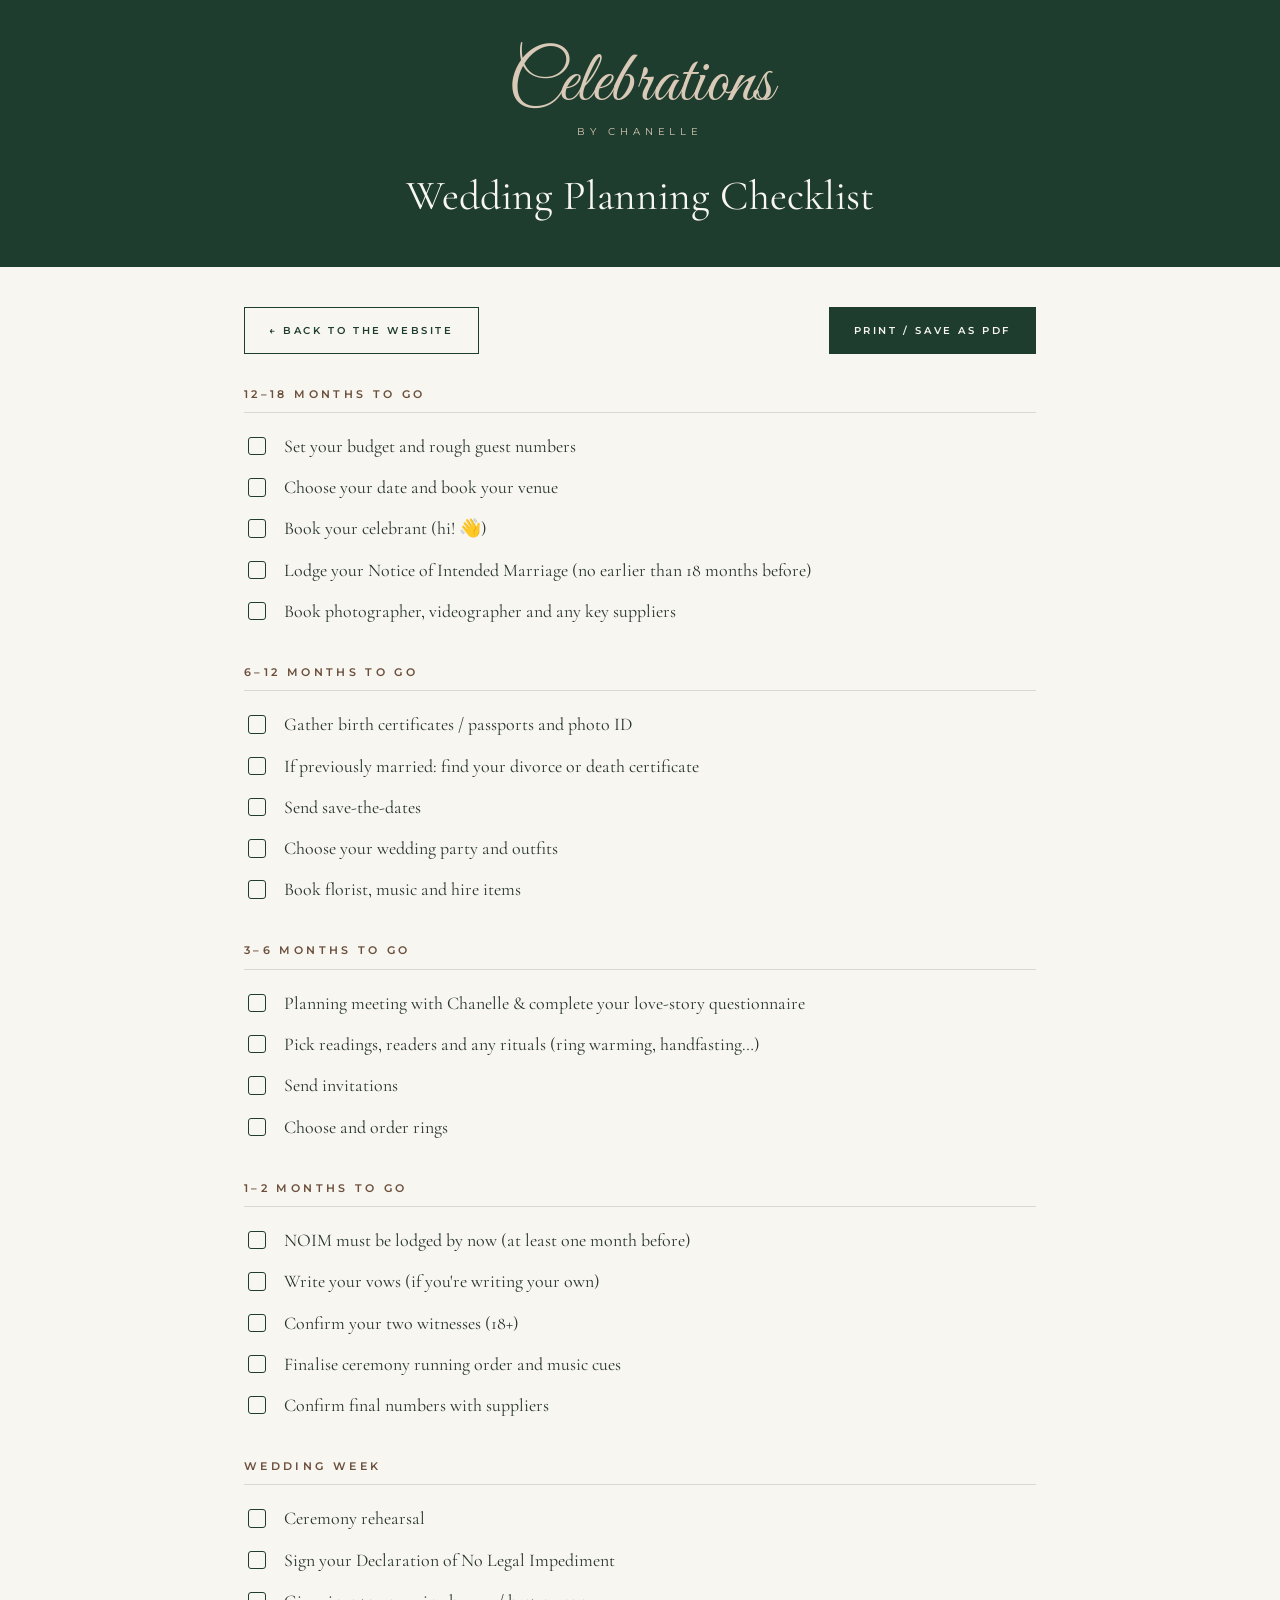
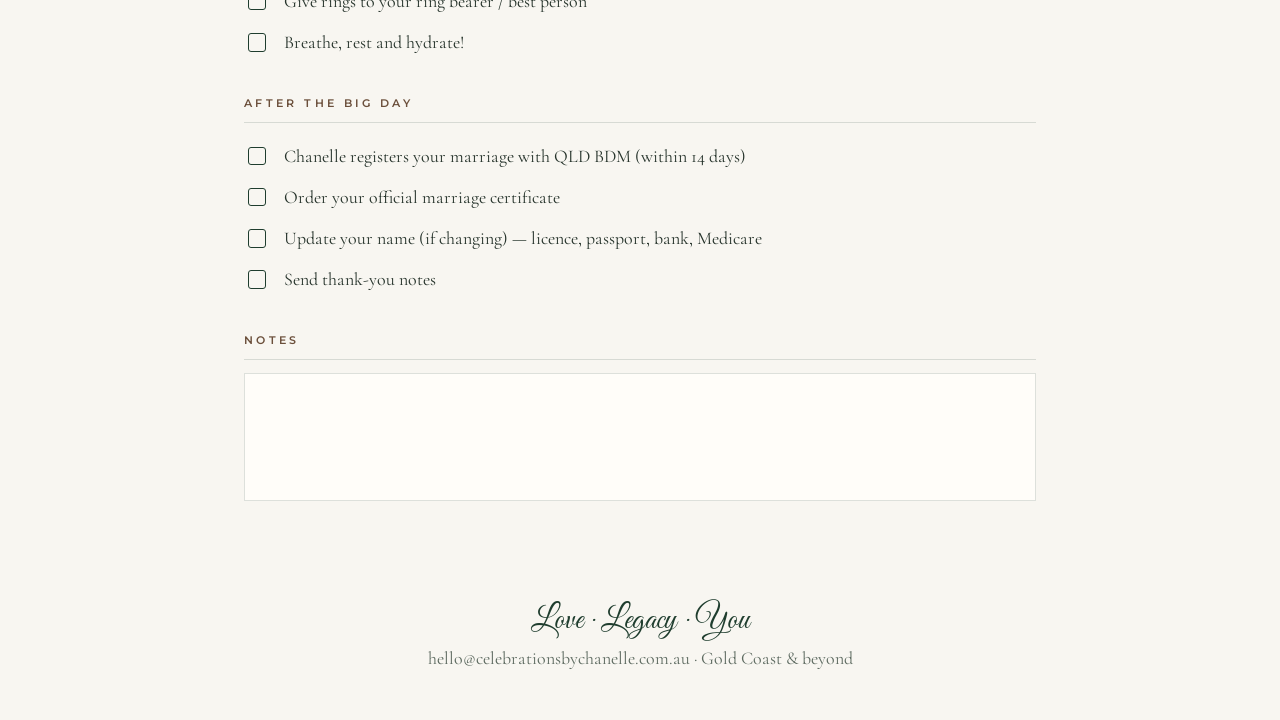
==== resources/planning-checklist.html @ d27081d6 "Build Celebrations by Chanelle website Single-page site with six full-viewport sections (Home, About" ====
<!DOCTYPE html>
<html lang="en-AU">
<head>
  <meta charset="UTF-8">
  <meta name="viewport" content="width=device-width, initial-scale=1">
  <title>Wedding Planning Checklist | Celebrations by Chanelle</title>
  <meta name="description" content="A printable wedding ceremony planning checklist from Celebrations by Chanelle.">
  <link rel="icon" href="../images/favicon.svg" type="image/svg+xml">
  <link rel="preconnect" href="https://fonts.googleapis.com">
  <link rel="preconnect" href="https://fonts.gstatic.com" crossorigin>
  <link href="https://fonts.googleapis.com/css2?family=Cormorant+Garamond:wght@400;500;600&family=Great+Vibes&family=Montserrat:wght@500;600&display=swap" rel="stylesheet">
  <style>
    :root { --green: #1F3D2E; --sand: #D9C9B7; --brown: #6B4F3B; --cream: #F8F6F1; --muted: #5D6A60; --line: rgba(31, 61, 46, .15); }
    * { box-sizing: border-box; }
    body { margin: 0; font-family: 'Cormorant Garamond', Georgia, serif; font-size: 1.12rem; line-height: 1.5; color: #26332B; background: var(--cream); }
    header { background: var(--green); color: var(--sand); text-align: center; padding: 3rem 1.25rem 2.5rem; }
    .script { font-family: 'Great Vibes', cursive; font-weight: 400; }
    header .script { font-size: clamp(3rem, 9vw, 4.5rem); line-height: 1; margin: 0; }
    .sub { font-family: 'Montserrat', sans-serif; font-size: .6rem; letter-spacing: .5em; text-transform: uppercase; margin: .3rem 0 1.6rem; }
    h1 { font-weight: 400; font-size: clamp(1.8rem, 5vw, 2.6rem); margin: 0; color: var(--cream); }
    main { max-width: 52rem; margin: 0 auto; padding: 2.5rem 1.25rem 4rem; }
    .actions { display: flex; justify-content: space-between; gap: 1rem; flex-wrap: wrap; margin-bottom: 2rem; }
    .actions a, .actions button { font-family: 'Montserrat', sans-serif; font-size: .65rem; font-weight: 600; letter-spacing: .25em; text-transform: uppercase; padding: .9rem 1.5rem; border: 1px solid var(--green); background: none; color: var(--green); text-decoration: none; cursor: pointer; }
    .actions button { background: var(--green); color: var(--cream); }
    section { break-inside: avoid; margin-bottom: 2rem; }
    h2 { font-family: 'Montserrat', sans-serif; font-size: .7rem; font-weight: 600; letter-spacing: .3em; text-transform: uppercase; color: var(--brown); border-bottom: 1px solid var(--line); padding-bottom: .6rem; margin: 0 0 .8rem; }
    ul { list-style: none; padding: 0; margin: 0; }
    li label { display: flex; gap: .9rem; align-items: flex-start; padding: .45rem 0; cursor: pointer; }
    input[type="checkbox"] { appearance: none; -webkit-appearance: none; flex-shrink: 0; width: 1.15rem; height: 1.15rem; margin-top: .25rem; border: 1px solid var(--green); border-radius: 3px; display: grid; place-items: center; cursor: pointer; }
    input[type="checkbox"]:checked { background: var(--green); }
    input[type="checkbox"]:checked::after { content: ''; width: .35rem; height: .6rem; border: solid var(--sand); border-width: 0 2px 2px 0; transform: rotate(45deg) translate(-1px, -1px); }
    input:checked + span { color: var(--muted); text-decoration: line-through; text-decoration-color: var(--sand); }
    .notes { border: 1px solid var(--line); min-height: 8rem; padding: 1rem; background: #fffdf9; }
    footer { text-align: center; color: var(--muted); padding-bottom: 3rem; }
    footer .script { font-size: 2rem; color: var(--green); display: block; }
    @media print {
      body { background: #fff; font-size: 11pt; }
      header { padding: 1.5rem; -webkit-print-color-adjust: exact; print-color-adjust: exact; }
      .actions { display: none; }
      main { padding-top: 1rem; }
      section { margin-bottom: 1.1rem; }
      li label { padding: .2rem 0; }
    }
  </style>
</head>
<body>
  <header>
    <p class="script">Celebrations</p>
    <p class="sub">by Chanelle</p>
    <h1>Wedding Planning Checklist</h1>
  </header>
  <main>
    <div class="actions">
      <a href="../#resources">&larr; Back to the website</a>
      <button type="button" onclick="window.print()">Print / save as PDF</button>
    </div>

    <section>
      <h2>12–18 months to go</h2>
      <ul>
        <li><label><input type="checkbox"><span>Set your budget and rough guest numbers</span></label></li>
        <li><label><input type="checkbox"><span>Choose your date and book your venue</span></label></li>
        <li><label><input type="checkbox"><span>Book your celebrant (hi! 👋)</span></label></li>
        <li><label><input type="checkbox"><span>Lodge your Notice of Intended Marriage (no earlier than 18 months before)</span></label></li>
        <li><label><input type="checkbox"><span>Book photographer, videographer and any key suppliers</span></label></li>
      </ul>
    </section>

    <section>
      <h2>6–12 months to go</h2>
      <ul>
        <li><label><input type="checkbox"><span>Gather birth certificates / passports and photo ID</span></label></li>
        <li><label><input type="checkbox"><span>If previously married: find your divorce or death certificate</span></label></li>
        <li><label><input type="checkbox"><span>Send save-the-dates</span></label></li>
        <li><label><input type="checkbox"><span>Choose your wedding party and outfits</span></label></li>
        <li><label><input type="checkbox"><span>Book florist, music and hire items</span></label></li>
      </ul>
    </section>

    <section>
      <h2>3–6 months to go</h2>
      <ul>
        <li><label><input type="checkbox"><span>Planning meeting with Chanelle &amp; complete your love-story questionnaire</span></label></li>
        <li><label><input type="checkbox"><span>Pick readings, readers and any rituals (ring warming, handfasting…)</span></label></li>
        <li><label><input type="checkbox"><span>Send invitations</span></label></li>
        <li><label><input type="checkbox"><span>Choose and order rings</span></label></li>
      </ul>
    </section>

    <section>
      <h2>1–2 months to go</h2>
      <ul>
        <li><label><input type="checkbox"><span>NOIM must be lodged by now (at least one month before)</span></label></li>
        <li><label><input type="checkbox"><span>Write your vows (if you're writing your own)</span></label></li>
        <li><label><input type="checkbox"><span>Confirm your two witnesses (18+)</span></label></li>
        <li><label><input type="checkbox"><span>Finalise ceremony running order and music cues</span></label></li>
        <li><label><input type="checkbox"><span>Confirm final numbers with suppliers</span></label></li>
      </ul>
    </section>

    <section>
      <h2>Wedding week</h2>
      <ul>
        <li><label><input type="checkbox"><span>Ceremony rehearsal</span></label></li>
        <li><label><input type="checkbox"><span>Sign your Declaration of No Legal Impediment</span></label></li>
        <li><label><input type="checkbox"><span>Give rings to your ring bearer / best person</span></label></li>
        <li><label><input type="checkbox"><span>Breathe, rest and hydrate!</span></label></li>
      </ul>
    </section>

    <section>
      <h2>After the big day</h2>
      <ul>
        <li><label><input type="checkbox"><span>Chanelle registers your marriage with QLD BDM (within 14 days)</span></label></li>
        <li><label><input type="checkbox"><span>Order your official marriage certificate</span></label></li>
        <li><label><input type="checkbox"><span>Update your name (if changing) — licence, passport, bank, Medicare</span></label></li>
        <li><label><input type="checkbox"><span>Send thank-you notes</span></label></li>
      </ul>
    </section>

    <section>
      <h2>Notes</h2>
      <div class="notes"></div>
    </section>
  </main>
  <footer>
    <span class="script">Love · Legacy · You</span>
    hello@celebrationsbychanelle.com.au · Gold Coast &amp; beyond
  </footer>
</body>
</html>
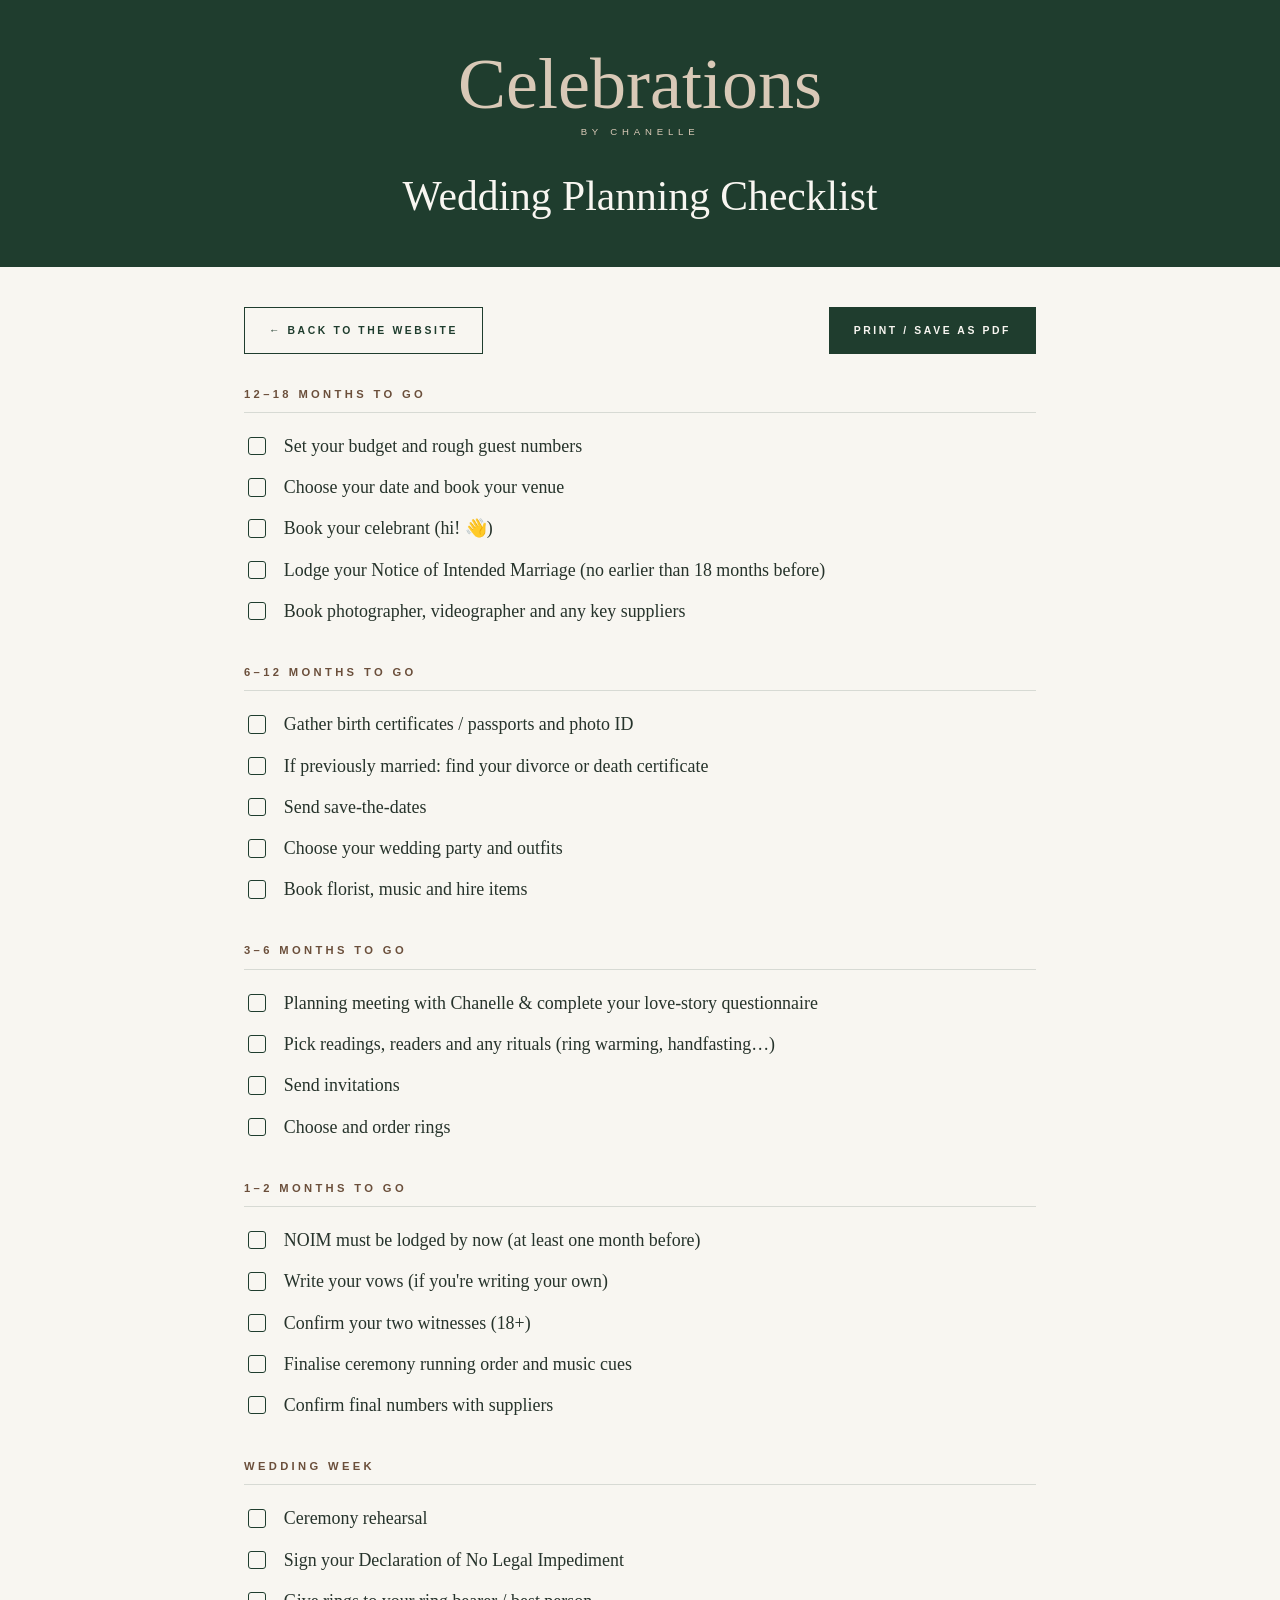
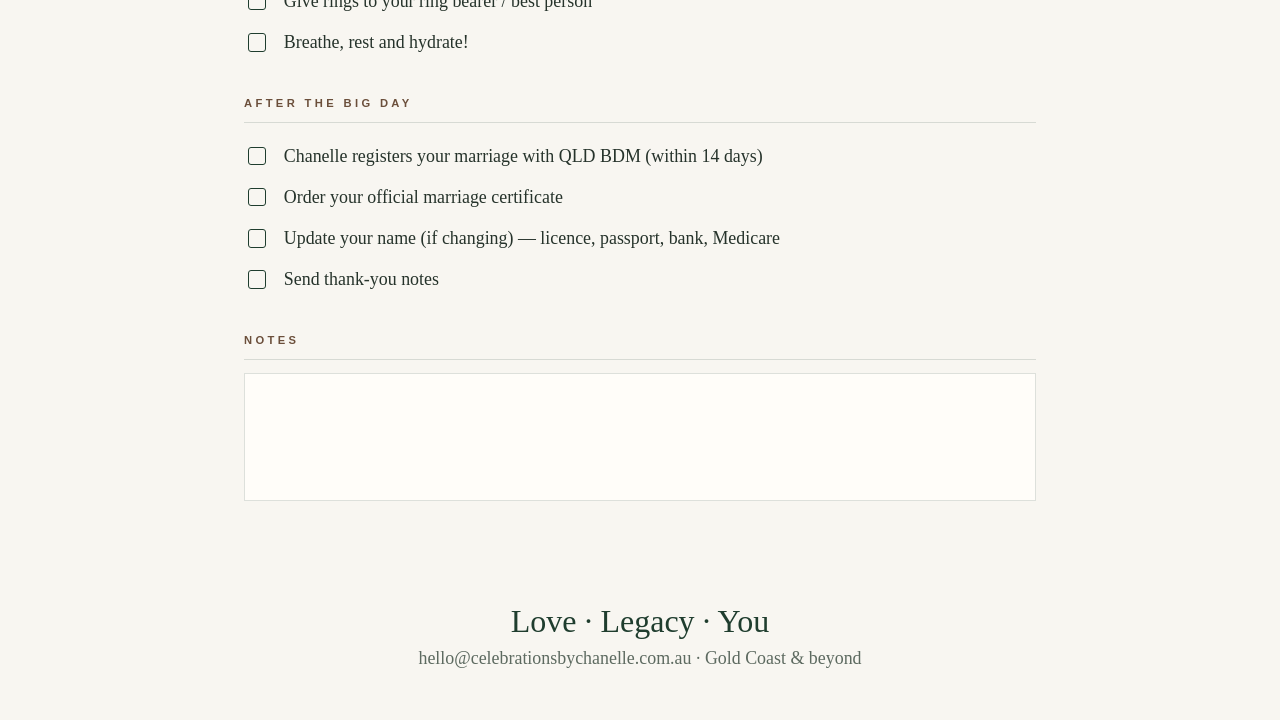
==== commit cd811308: "Theme contact form controls and harden form security - Custom on-brand calendar and guests dropdown " ====
--- a/resources/planning-checklist.html
+++ b/resources/planning-checklist.html
@@ -3,6 +3,8 @@
 <head>
   <meta charset="UTF-8">
   <meta name="viewport" content="width=device-width, initial-scale=1">
+  <meta http-equiv="Content-Security-Policy" content="default-src 'self'; script-src 'sha256-33G2rEV1aFBrPUTZsplrjh7PThkZbZ/JLmo05GX4SCo='; style-src 'self' 'unsafe-inline' https://fonts.googleapis.com; font-src https://fonts.gstatic.com; img-src 'self' data:; form-action 'none'; base-uri 'self'; object-src 'none'; upgrade-insecure-requests">
+  <meta name="referrer" content="strict-origin-when-cross-origin">
   <title>Wedding Planning Checklist | Celebrations by Chanelle</title>
   <meta name="description" content="A printable wedding ceremony planning checklist from Celebrations by Chanelle.">
   <link rel="icon" href="../images/favicon.svg" type="image/svg+xml">
@@ -52,7 +54,7 @@
   <main>
     <div class="actions">
       <a href="../#resources">&larr; Back to the website</a>
-      <button type="button" onclick="window.print()">Print / save as PDF</button>
+      <button type="button" data-print>Print / save as PDF</button>
     </div>
 
     <section>
@@ -127,5 +129,6 @@
     <span class="script">Love · Legacy · You</span>
     hello@celebrationsbychanelle.com.au · Gold Coast &amp; beyond
   </footer>
+  <script>document.querySelector('[data-print]').addEventListener('click', () => window.print());</script>
 </body>
 </html>
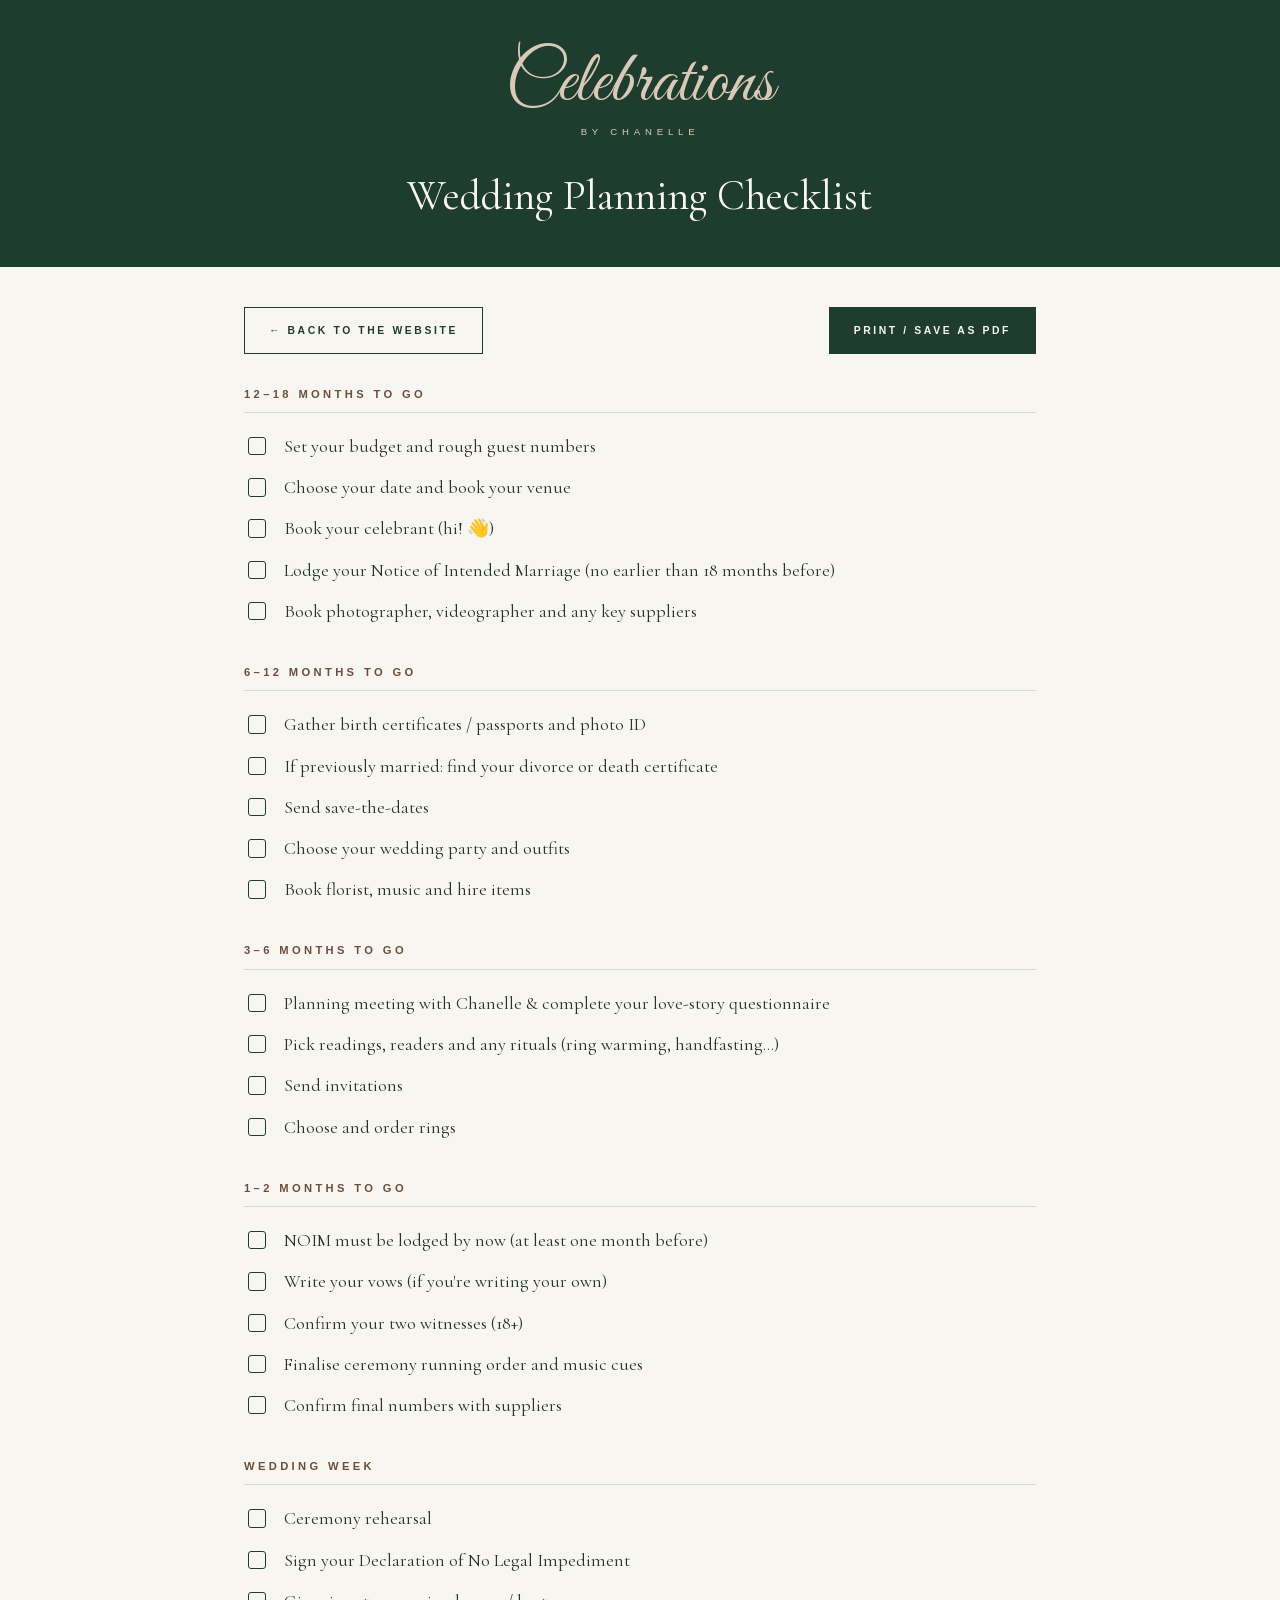
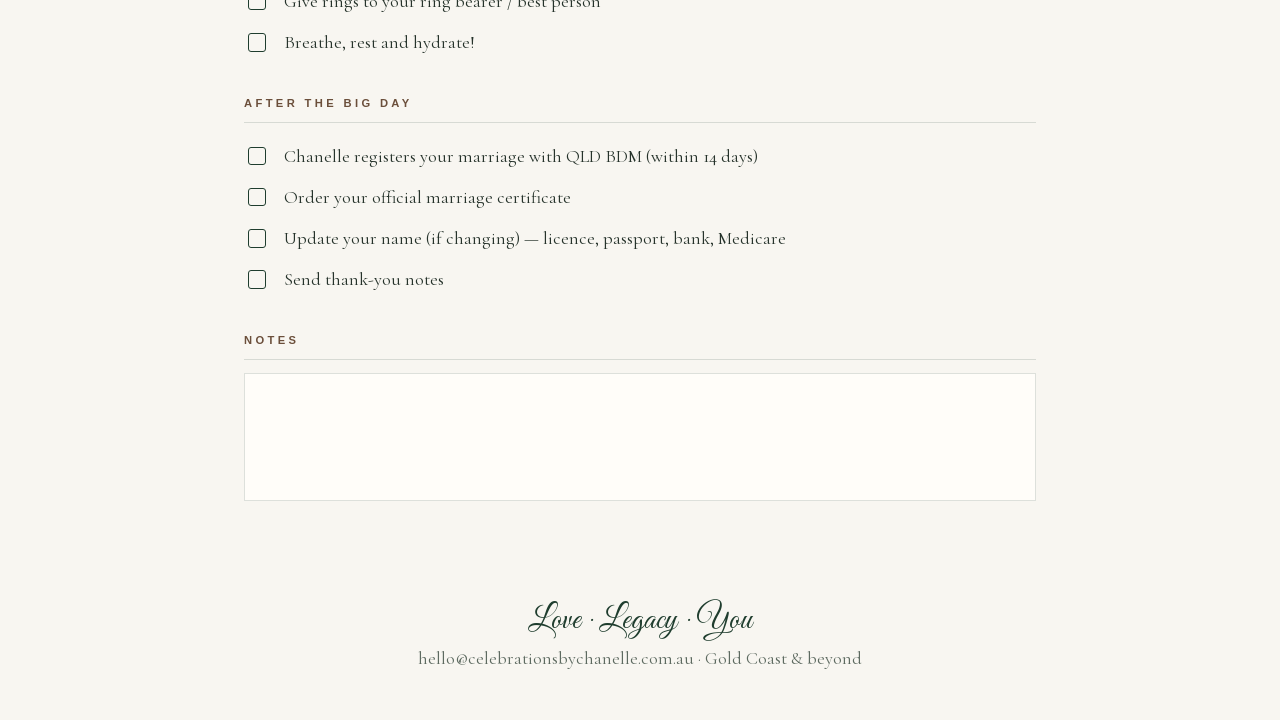
==== commit 0be78b3f: "Harden contact form input handling and tighten site security Form - Per-field character whitelists e" ====
--- a/resources/planning-checklist.html
+++ b/resources/planning-checklist.html
@@ -3,47 +3,13 @@
 <head>
   <meta charset="UTF-8">
   <meta name="viewport" content="width=device-width, initial-scale=1">
-  <meta http-equiv="Content-Security-Policy" content="default-src 'self'; script-src 'sha256-33G2rEV1aFBrPUTZsplrjh7PThkZbZ/JLmo05GX4SCo='; style-src 'self' 'unsafe-inline' https://fonts.googleapis.com; font-src https://fonts.gstatic.com; img-src 'self' data:; form-action 'none'; base-uri 'self'; object-src 'none'; upgrade-insecure-requests">
+  <meta http-equiv="Content-Security-Policy" content="default-src 'none'; script-src 'self'; style-src 'self'; font-src 'self'; img-src 'self'; form-action 'none'; base-uri 'none'; object-src 'none'; require-trusted-types-for 'script'; trusted-types 'none'; upgrade-insecure-requests">
   <meta name="referrer" content="strict-origin-when-cross-origin">
   <title>Wedding Planning Checklist | Celebrations by Chanelle</title>
   <meta name="description" content="A printable wedding ceremony planning checklist from Celebrations by Chanelle.">
   <link rel="icon" href="../images/favicon.svg" type="image/svg+xml">
-  <link rel="preconnect" href="https://fonts.googleapis.com">
-  <link rel="preconnect" href="https://fonts.gstatic.com" crossorigin>
-  <link href="https://fonts.googleapis.com/css2?family=Cormorant+Garamond:wght@400;500;600&family=Great+Vibes&family=Montserrat:wght@500;600&display=swap" rel="stylesheet">
-  <style>
-    :root { --green: #1F3D2E; --sand: #D9C9B7; --brown: #6B4F3B; --cream: #F8F6F1; --muted: #5D6A60; --line: rgba(31, 61, 46, .15); }
-    * { box-sizing: border-box; }
-    body { margin: 0; font-family: 'Cormorant Garamond', Georgia, serif; font-size: 1.12rem; line-height: 1.5; color: #26332B; background: var(--cream); }
-    header { background: var(--green); color: var(--sand); text-align: center; padding: 3rem 1.25rem 2.5rem; }
-    .script { font-family: 'Great Vibes', cursive; font-weight: 400; }
-    header .script { font-size: clamp(3rem, 9vw, 4.5rem); line-height: 1; margin: 0; }
-    .sub { font-family: 'Montserrat', sans-serif; font-size: .6rem; letter-spacing: .5em; text-transform: uppercase; margin: .3rem 0 1.6rem; }
-    h1 { font-weight: 400; font-size: clamp(1.8rem, 5vw, 2.6rem); margin: 0; color: var(--cream); }
-    main { max-width: 52rem; margin: 0 auto; padding: 2.5rem 1.25rem 4rem; }
-    .actions { display: flex; justify-content: space-between; gap: 1rem; flex-wrap: wrap; margin-bottom: 2rem; }
-    .actions a, .actions button { font-family: 'Montserrat', sans-serif; font-size: .65rem; font-weight: 600; letter-spacing: .25em; text-transform: uppercase; padding: .9rem 1.5rem; border: 1px solid var(--green); background: none; color: var(--green); text-decoration: none; cursor: pointer; }
-    .actions button { background: var(--green); color: var(--cream); }
-    section { break-inside: avoid; margin-bottom: 2rem; }
-    h2 { font-family: 'Montserrat', sans-serif; font-size: .7rem; font-weight: 600; letter-spacing: .3em; text-transform: uppercase; color: var(--brown); border-bottom: 1px solid var(--line); padding-bottom: .6rem; margin: 0 0 .8rem; }
-    ul { list-style: none; padding: 0; margin: 0; }
-    li label { display: flex; gap: .9rem; align-items: flex-start; padding: .45rem 0; cursor: pointer; }
-    input[type="checkbox"] { appearance: none; -webkit-appearance: none; flex-shrink: 0; width: 1.15rem; height: 1.15rem; margin-top: .25rem; border: 1px solid var(--green); border-radius: 3px; display: grid; place-items: center; cursor: pointer; }
-    input[type="checkbox"]:checked { background: var(--green); }
-    input[type="checkbox"]:checked::after { content: ''; width: .35rem; height: .6rem; border: solid var(--sand); border-width: 0 2px 2px 0; transform: rotate(45deg) translate(-1px, -1px); }
-    input:checked + span { color: var(--muted); text-decoration: line-through; text-decoration-color: var(--sand); }
-    .notes { border: 1px solid var(--line); min-height: 8rem; padding: 1rem; background: #fffdf9; }
-    footer { text-align: center; color: var(--muted); padding-bottom: 3rem; }
-    footer .script { font-size: 2rem; color: var(--green); display: block; }
-    @media print {
-      body { background: #fff; font-size: 11pt; }
-      header { padding: 1.5rem; -webkit-print-color-adjust: exact; print-color-adjust: exact; }
-      .actions { display: none; }
-      main { padding-top: 1rem; }
-      section { margin-bottom: 1.1rem; }
-      li label { padding: .2rem 0; }
-    }
-  </style>
+  <link rel="stylesheet" href="../fonts.css">
+  <link rel="stylesheet" href="checklist.css">
 </head>
 <body>
   <header>
@@ -129,6 +95,6 @@
     <span class="script">Love · Legacy · You</span>
     hello@celebrationsbychanelle.com.au · Gold Coast &amp; beyond
   </footer>
-  <script>document.querySelector('[data-print]').addEventListener('click', () => window.print());</script>
+  <script src="checklist.js" defer></script>
 </body>
 </html>
--- a/fonts.css
+++ b/fonts.css
@@ -0,0 +1,271 @@
+/* Self-hosted fonts (SIL Open Font License) — no third-party requests */
+/* vietnamese */
+@font-face {
+  font-family: 'Cormorant Garamond';
+  font-style: italic;
+  font-weight: 300;
+  font-display: swap;
+  src: url(fonts/cormorantgaramond-italic-vietnamese-0.woff2) format('woff2');
+  unicode-range: U+0102-0103, U+0110-0111, U+0128-0129, U+0168-0169, U+01A0-01A1, U+01AF-01B0, U+0300-0301, U+0303-0304, U+0308-0309, U+0323, U+0329, U+1EA0-1EF9, U+20AB;
+}
+/* latin-ext */
+@font-face {
+  font-family: 'Cormorant Garamond';
+  font-style: italic;
+  font-weight: 300;
+  font-display: swap;
+  src: url(fonts/cormorantgaramond-italic-latin-ext-1.woff2) format('woff2');
+  unicode-range: U+0100-02BA, U+02BD-02C5, U+02C7-02CC, U+02CE-02D7, U+02DD-02FF, U+0304, U+0308, U+0329, U+1D00-1DBF, U+1E00-1E9F, U+1EF2-1EFF, U+2020, U+20A0-20AB, U+20AD-20C4, U+2113, U+2C60-2C7F, U+A720-A7FF;
+}
+/* latin */
+@font-face {
+  font-family: 'Cormorant Garamond';
+  font-style: italic;
+  font-weight: 300;
+  font-display: swap;
+  src: url(fonts/cormorantgaramond-italic-latin-2.woff2) format('woff2');
+  unicode-range: U+0000-00FF, U+0131, U+0152-0153, U+02BB-02BC, U+02C6, U+02DA, U+02DC, U+0304, U+0308, U+0329, U+2000-206F, U+20AC, U+2122, U+2191, U+2193, U+2212, U+2215, U+FEFF, U+FFFD;
+}
+/* vietnamese */
+@font-face {
+  font-family: 'Cormorant Garamond';
+  font-style: italic;
+  font-weight: 400;
+  font-display: swap;
+  src: url(fonts/cormorantgaramond-italic-vietnamese-0.woff2) format('woff2');
+  unicode-range: U+0102-0103, U+0110-0111, U+0128-0129, U+0168-0169, U+01A0-01A1, U+01AF-01B0, U+0300-0301, U+0303-0304, U+0308-0309, U+0323, U+0329, U+1EA0-1EF9, U+20AB;
+}
+/* latin-ext */
+@font-face {
+  font-family: 'Cormorant Garamond';
+  font-style: italic;
+  font-weight: 400;
+  font-display: swap;
+  src: url(fonts/cormorantgaramond-italic-latin-ext-1.woff2) format('woff2');
+  unicode-range: U+0100-02BA, U+02BD-02C5, U+02C7-02CC, U+02CE-02D7, U+02DD-02FF, U+0304, U+0308, U+0329, U+1D00-1DBF, U+1E00-1E9F, U+1EF2-1EFF, U+2020, U+20A0-20AB, U+20AD-20C4, U+2113, U+2C60-2C7F, U+A720-A7FF;
+}
+/* latin */
+@font-face {
+  font-family: 'Cormorant Garamond';
+  font-style: italic;
+  font-weight: 400;
+  font-display: swap;
+  src: url(fonts/cormorantgaramond-italic-latin-2.woff2) format('woff2');
+  unicode-range: U+0000-00FF, U+0131, U+0152-0153, U+02BB-02BC, U+02C6, U+02DA, U+02DC, U+0304, U+0308, U+0329, U+2000-206F, U+20AC, U+2122, U+2191, U+2193, U+2212, U+2215, U+FEFF, U+FFFD;
+}
+/* vietnamese */
+@font-face {
+  font-family: 'Cormorant Garamond';
+  font-style: normal;
+  font-weight: 300;
+  font-display: swap;
+  src: url(fonts/cormorantgaramond-normal-vietnamese-3.woff2) format('woff2');
+  unicode-range: U+0102-0103, U+0110-0111, U+0128-0129, U+0168-0169, U+01A0-01A1, U+01AF-01B0, U+0300-0301, U+0303-0304, U+0308-0309, U+0323, U+0329, U+1EA0-1EF9, U+20AB;
+}
+/* latin-ext */
+@font-face {
+  font-family: 'Cormorant Garamond';
+  font-style: normal;
+  font-weight: 300;
+  font-display: swap;
+  src: url(fonts/cormorantgaramond-normal-latin-ext-4.woff2) format('woff2');
+  unicode-range: U+0100-02BA, U+02BD-02C5, U+02C7-02CC, U+02CE-02D7, U+02DD-02FF, U+0304, U+0308, U+0329, U+1D00-1DBF, U+1E00-1E9F, U+1EF2-1EFF, U+2020, U+20A0-20AB, U+20AD-20C4, U+2113, U+2C60-2C7F, U+A720-A7FF;
+}
+/* latin */
+@font-face {
+  font-family: 'Cormorant Garamond';
+  font-style: normal;
+  font-weight: 300;
+  font-display: swap;
+  src: url(fonts/cormorantgaramond-normal-latin-5.woff2) format('woff2');
+  unicode-range: U+0000-00FF, U+0131, U+0152-0153, U+02BB-02BC, U+02C6, U+02DA, U+02DC, U+0304, U+0308, U+0329, U+2000-206F, U+20AC, U+2122, U+2191, U+2193, U+2212, U+2215, U+FEFF, U+FFFD;
+}
+/* vietnamese */
+@font-face {
+  font-family: 'Cormorant Garamond';
+  font-style: normal;
+  font-weight: 400;
+  font-display: swap;
+  src: url(fonts/cormorantgaramond-normal-vietnamese-3.woff2) format('woff2');
+  unicode-range: U+0102-0103, U+0110-0111, U+0128-0129, U+0168-0169, U+01A0-01A1, U+01AF-01B0, U+0300-0301, U+0303-0304, U+0308-0309, U+0323, U+0329, U+1EA0-1EF9, U+20AB;
+}
+/* latin-ext */
+@font-face {
+  font-family: 'Cormorant Garamond';
+  font-style: normal;
+  font-weight: 400;
+  font-display: swap;
+  src: url(fonts/cormorantgaramond-normal-latin-ext-4.woff2) format('woff2');
+  unicode-range: U+0100-02BA, U+02BD-02C5, U+02C7-02CC, U+02CE-02D7, U+02DD-02FF, U+0304, U+0308, U+0329, U+1D00-1DBF, U+1E00-1E9F, U+1EF2-1EFF, U+2020, U+20A0-20AB, U+20AD-20C4, U+2113, U+2C60-2C7F, U+A720-A7FF;
+}
+/* latin */
+@font-face {
+  font-family: 'Cormorant Garamond';
+  font-style: normal;
+  font-weight: 400;
+  font-display: swap;
+  src: url(fonts/cormorantgaramond-normal-latin-5.woff2) format('woff2');
+  unicode-range: U+0000-00FF, U+0131, U+0152-0153, U+02BB-02BC, U+02C6, U+02DA, U+02DC, U+0304, U+0308, U+0329, U+2000-206F, U+20AC, U+2122, U+2191, U+2193, U+2212, U+2215, U+FEFF, U+FFFD;
+}
+/* vietnamese */
+@font-face {
+  font-family: 'Cormorant Garamond';
+  font-style: normal;
+  font-weight: 500;
+  font-display: swap;
+  src: url(fonts/cormorantgaramond-normal-vietnamese-3.woff2) format('woff2');
+  unicode-range: U+0102-0103, U+0110-0111, U+0128-0129, U+0168-0169, U+01A0-01A1, U+01AF-01B0, U+0300-0301, U+0303-0304, U+0308-0309, U+0323, U+0329, U+1EA0-1EF9, U+20AB;
+}
+/* latin-ext */
+@font-face {
+  font-family: 'Cormorant Garamond';
+  font-style: normal;
+  font-weight: 500;
+  font-display: swap;
+  src: url(fonts/cormorantgaramond-normal-latin-ext-4.woff2) format('woff2');
+  unicode-range: U+0100-02BA, U+02BD-02C5, U+02C7-02CC, U+02CE-02D7, U+02DD-02FF, U+0304, U+0308, U+0329, U+1D00-1DBF, U+1E00-1E9F, U+1EF2-1EFF, U+2020, U+20A0-20AB, U+20AD-20C4, U+2113, U+2C60-2C7F, U+A720-A7FF;
+}
+/* latin */
+@font-face {
+  font-family: 'Cormorant Garamond';
+  font-style: normal;
+  font-weight: 500;
+  font-display: swap;
+  src: url(fonts/cormorantgaramond-normal-latin-5.woff2) format('woff2');
+  unicode-range: U+0000-00FF, U+0131, U+0152-0153, U+02BB-02BC, U+02C6, U+02DA, U+02DC, U+0304, U+0308, U+0329, U+2000-206F, U+20AC, U+2122, U+2191, U+2193, U+2212, U+2215, U+FEFF, U+FFFD;
+}
+/* vietnamese */
+@font-face {
+  font-family: 'Cormorant Garamond';
+  font-style: normal;
+  font-weight: 600;
+  font-display: swap;
+  src: url(fonts/cormorantgaramond-normal-vietnamese-3.woff2) format('woff2');
+  unicode-range: U+0102-0103, U+0110-0111, U+0128-0129, U+0168-0169, U+01A0-01A1, U+01AF-01B0, U+0300-0301, U+0303-0304, U+0308-0309, U+0323, U+0329, U+1EA0-1EF9, U+20AB;
+}
+/* latin-ext */
+@font-face {
+  font-family: 'Cormorant Garamond';
+  font-style: normal;
+  font-weight: 600;
+  font-display: swap;
+  src: url(fonts/cormorantgaramond-normal-latin-ext-4.woff2) format('woff2');
+  unicode-range: U+0100-02BA, U+02BD-02C5, U+02C7-02CC, U+02CE-02D7, U+02DD-02FF, U+0304, U+0308, U+0329, U+1D00-1DBF, U+1E00-1E9F, U+1EF2-1EFF, U+2020, U+20A0-20AB, U+20AD-20C4, U+2113, U+2C60-2C7F, U+A720-A7FF;
+}
+/* latin */
+@font-face {
+  font-family: 'Cormorant Garamond';
+  font-style: normal;
+  font-weight: 600;
+  font-display: swap;
+  src: url(fonts/cormorantgaramond-normal-latin-5.woff2) format('woff2');
+  unicode-range: U+0000-00FF, U+0131, U+0152-0153, U+02BB-02BC, U+02C6, U+02DA, U+02DC, U+0304, U+0308, U+0329, U+2000-206F, U+20AC, U+2122, U+2191, U+2193, U+2212, U+2215, U+FEFF, U+FFFD;
+}
+/* vietnamese */
+@font-face {
+  font-family: 'Great Vibes';
+  font-style: normal;
+  font-weight: 400;
+  font-display: swap;
+  src: url(fonts/greatvibes-normal-vietnamese-6.woff2) format('woff2');
+  unicode-range: U+0102-0103, U+0110-0111, U+0128-0129, U+0168-0169, U+01A0-01A1, U+01AF-01B0, U+0300-0301, U+0303-0304, U+0308-0309, U+0323, U+0329, U+1EA0-1EF9, U+20AB;
+}
+/* latin-ext */
+@font-face {
+  font-family: 'Great Vibes';
+  font-style: normal;
+  font-weight: 400;
+  font-display: swap;
+  src: url(fonts/greatvibes-normal-latin-ext-7.woff2) format('woff2');
+  unicode-range: U+0100-02BA, U+02BD-02C5, U+02C7-02CC, U+02CE-02D7, U+02DD-02FF, U+0304, U+0308, U+0329, U+1D00-1DBF, U+1E00-1E9F, U+1EF2-1EFF, U+2020, U+20A0-20AB, U+20AD-20C4, U+2113, U+2C60-2C7F, U+A720-A7FF;
+}
+/* latin */
+@font-face {
+  font-family: 'Great Vibes';
+  font-style: normal;
+  font-weight: 400;
+  font-display: swap;
+  src: url(fonts/greatvibes-normal-latin-8.woff2) format('woff2');
+  unicode-range: U+0000-00FF, U+0131, U+0152-0153, U+02BB-02BC, U+02C6, U+02DA, U+02DC, U+0304, U+0308, U+0329, U+2000-206F, U+20AC, U+2122, U+2191, U+2193, U+2212, U+2215, U+FEFF, U+FFFD;
+}
+/* vietnamese */
+@font-face {
+  font-family: 'Montserrat';
+  font-style: normal;
+  font-weight: 400;
+  font-display: swap;
+  src: url(fonts/montserrat-normal-vietnamese-9.woff2) format('woff2');
+  unicode-range: U+0102-0103, U+0110-0111, U+0128-0129, U+0168-0169, U+01A0-01A1, U+01AF-01B0, U+0300-0301, U+0303-0304, U+0308-0309, U+0323, U+0329, U+1EA0-1EF9, U+20AB;
+}
+/* latin-ext */
+@font-face {
+  font-family: 'Montserrat';
+  font-style: normal;
+  font-weight: 400;
+  font-display: swap;
+  src: url(fonts/montserrat-normal-latin-ext-10.woff2) format('woff2');
+  unicode-range: U+0100-02BA, U+02BD-02C5, U+02C7-02CC, U+02CE-02D7, U+02DD-02FF, U+0304, U+0308, U+0329, U+1D00-1DBF, U+1E00-1E9F, U+1EF2-1EFF, U+2020, U+20A0-20AB, U+20AD-20C4, U+2113, U+2C60-2C7F, U+A720-A7FF;
+}
+/* latin */
+@font-face {
+  font-family: 'Montserrat';
+  font-style: normal;
+  font-weight: 400;
+  font-display: swap;
+  src: url(fonts/montserrat-normal-latin-11.woff2) format('woff2');
+  unicode-range: U+0000-00FF, U+0131, U+0152-0153, U+02BB-02BC, U+02C6, U+02DA, U+02DC, U+0304, U+0308, U+0329, U+2000-206F, U+20AC, U+2122, U+2191, U+2193, U+2212, U+2215, U+FEFF, U+FFFD;
+}
+/* vietnamese */
+@font-face {
+  font-family: 'Montserrat';
+  font-style: normal;
+  font-weight: 500;
+  font-display: swap;
+  src: url(fonts/montserrat-normal-vietnamese-9.woff2) format('woff2');
+  unicode-range: U+0102-0103, U+0110-0111, U+0128-0129, U+0168-0169, U+01A0-01A1, U+01AF-01B0, U+0300-0301, U+0303-0304, U+0308-0309, U+0323, U+0329, U+1EA0-1EF9, U+20AB;
+}
+/* latin-ext */
+@font-face {
+  font-family: 'Montserrat';
+  font-style: normal;
+  font-weight: 500;
+  font-display: swap;
+  src: url(fonts/montserrat-normal-latin-ext-10.woff2) format('woff2');
+  unicode-range: U+0100-02BA, U+02BD-02C5, U+02C7-02CC, U+02CE-02D7, U+02DD-02FF, U+0304, U+0308, U+0329, U+1D00-1DBF, U+1E00-1E9F, U+1EF2-1EFF, U+2020, U+20A0-20AB, U+20AD-20C4, U+2113, U+2C60-2C7F, U+A720-A7FF;
+}
+/* latin */
+@font-face {
+  font-family: 'Montserrat';
+  font-style: normal;
+  font-weight: 500;
+  font-display: swap;
+  src: url(fonts/montserrat-normal-latin-11.woff2) format('woff2');
+  unicode-range: U+0000-00FF, U+0131, U+0152-0153, U+02BB-02BC, U+02C6, U+02DA, U+02DC, U+0304, U+0308, U+0329, U+2000-206F, U+20AC, U+2122, U+2191, U+2193, U+2212, U+2215, U+FEFF, U+FFFD;
+}
+/* vietnamese */
+@font-face {
+  font-family: 'Montserrat';
+  font-style: normal;
+  font-weight: 600;
+  font-display: swap;
+  src: url(fonts/montserrat-normal-vietnamese-9.woff2) format('woff2');
+  unicode-range: U+0102-0103, U+0110-0111, U+0128-0129, U+0168-0169, U+01A0-01A1, U+01AF-01B0, U+0300-0301, U+0303-0304, U+0308-0309, U+0323, U+0329, U+1EA0-1EF9, U+20AB;
+}
+/* latin-ext */
+@font-face {
+  font-family: 'Montserrat';
+  font-style: normal;
+  font-weight: 600;
+  font-display: swap;
+  src: url(fonts/montserrat-normal-latin-ext-10.woff2) format('woff2');
+  unicode-range: U+0100-02BA, U+02BD-02C5, U+02C7-02CC, U+02CE-02D7, U+02DD-02FF, U+0304, U+0308, U+0329, U+1D00-1DBF, U+1E00-1E9F, U+1EF2-1EFF, U+2020, U+20A0-20AB, U+20AD-20C4, U+2113, U+2C60-2C7F, U+A720-A7FF;
+}
+/* latin */
+@font-face {
+  font-family: 'Montserrat';
+  font-style: normal;
+  font-weight: 600;
+  font-display: swap;
+  src: url(fonts/montserrat-normal-latin-11.woff2) format('woff2');
+  unicode-range: U+0000-00FF, U+0131, U+0152-0153, U+02BB-02BC, U+02C6, U+02DA, U+02DC, U+0304, U+0308, U+0329, U+2000-206F, U+20AC, U+2122, U+2191, U+2193, U+2212, U+2215, U+FEFF, U+FFFD;
+}
--- a/resources/checklist.css
+++ b/resources/checklist.css
@@ -0,0 +1,32 @@
+/* Planning checklist page */
+:root { --green: #1F3D2E; --sand: #D9C9B7; --brown: #6B4F3B; --cream: #F8F6F1; --muted: #5D6A60; --line: rgba(31, 61, 46, .15); }
+* { box-sizing: border-box; }
+body { margin: 0; font-family: 'Cormorant Garamond', Georgia, serif; font-size: 1.12rem; line-height: 1.5; color: #26332B; background: var(--cream); }
+header { background: var(--green); color: var(--sand); text-align: center; padding: 3rem 1.25rem 2.5rem; }
+.script { font-family: 'Great Vibes', cursive; font-weight: 400; }
+header .script { font-size: clamp(3rem, 9vw, 4.5rem); line-height: 1; margin: 0; }
+.sub { font-family: 'Montserrat', sans-serif; font-size: .6rem; letter-spacing: .5em; text-transform: uppercase; margin: .3rem 0 1.6rem; }
+h1 { font-weight: 400; font-size: clamp(1.8rem, 5vw, 2.6rem); margin: 0; color: var(--cream); }
+main { max-width: 52rem; margin: 0 auto; padding: 2.5rem 1.25rem 4rem; }
+.actions { display: flex; justify-content: space-between; gap: 1rem; flex-wrap: wrap; margin-bottom: 2rem; }
+.actions a, .actions button { font-family: 'Montserrat', sans-serif; font-size: .65rem; font-weight: 600; letter-spacing: .25em; text-transform: uppercase; padding: .9rem 1.5rem; border: 1px solid var(--green); background: none; color: var(--green); text-decoration: none; cursor: pointer; }
+.actions button { background: var(--green); color: var(--cream); }
+section { break-inside: avoid; margin-bottom: 2rem; }
+h2 { font-family: 'Montserrat', sans-serif; font-size: .7rem; font-weight: 600; letter-spacing: .3em; text-transform: uppercase; color: var(--brown); border-bottom: 1px solid var(--line); padding-bottom: .6rem; margin: 0 0 .8rem; }
+ul { list-style: none; padding: 0; margin: 0; }
+li label { display: flex; gap: .9rem; align-items: flex-start; padding: .45rem 0; cursor: pointer; }
+input[type="checkbox"] { appearance: none; -webkit-appearance: none; flex-shrink: 0; width: 1.15rem; height: 1.15rem; margin-top: .25rem; border: 1px solid var(--green); border-radius: 3px; display: grid; place-items: center; cursor: pointer; }
+input[type="checkbox"]:checked { background: var(--green); }
+input[type="checkbox"]:checked::after { content: ''; width: .35rem; height: .6rem; border: solid var(--sand); border-width: 0 2px 2px 0; transform: rotate(45deg) translate(-1px, -1px); }
+input:checked + span { color: var(--muted); text-decoration: line-through; text-decoration-color: var(--sand); }
+.notes { border: 1px solid var(--line); min-height: 8rem; padding: 1rem; background: #fffdf9; }
+footer { text-align: center; color: var(--muted); padding-bottom: 3rem; }
+footer .script { font-size: 2rem; color: var(--green); display: block; }
+@media print {
+  body { background: #fff; font-size: 11pt; }
+  header { padding: 1.5rem; -webkit-print-color-adjust: exact; print-color-adjust: exact; }
+  .actions { display: none; }
+  main { padding-top: 1rem; }
+  section { margin-bottom: 1.1rem; }
+  li label { padding: .2rem 0; }
+}
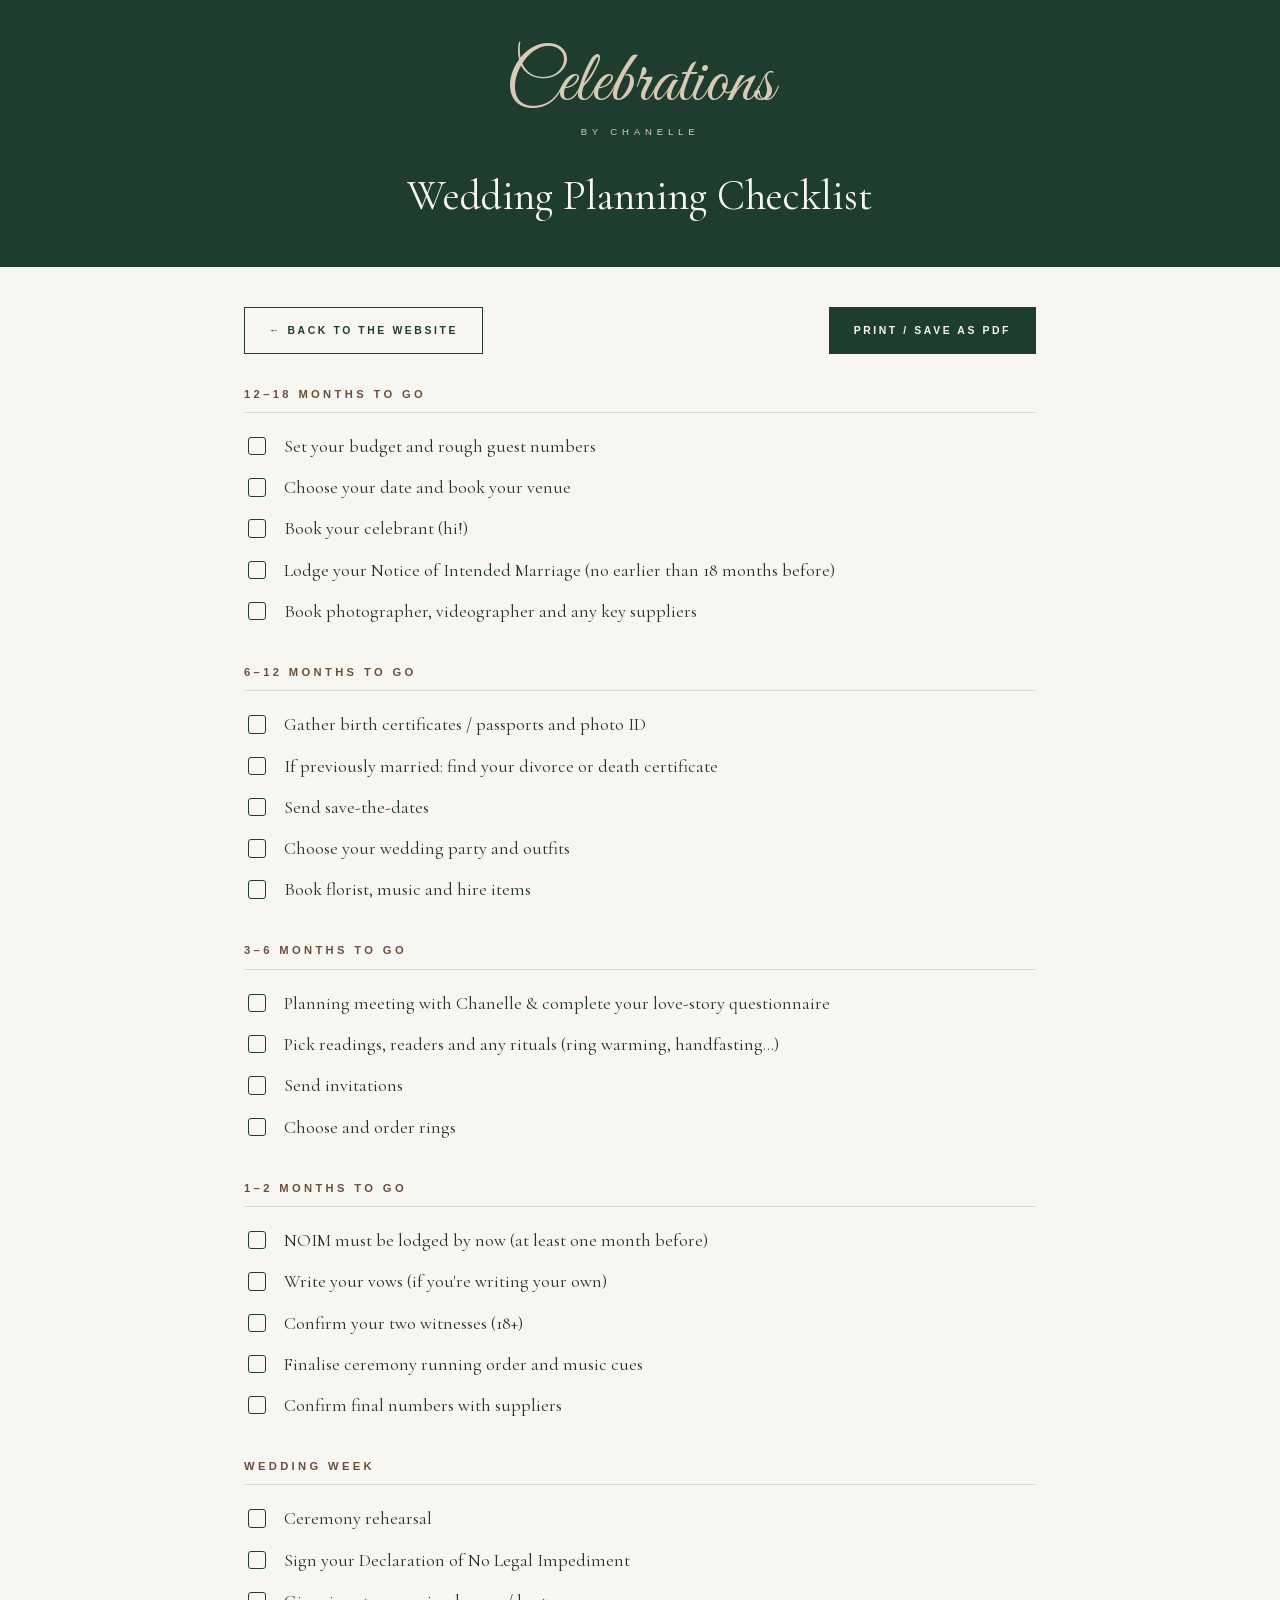
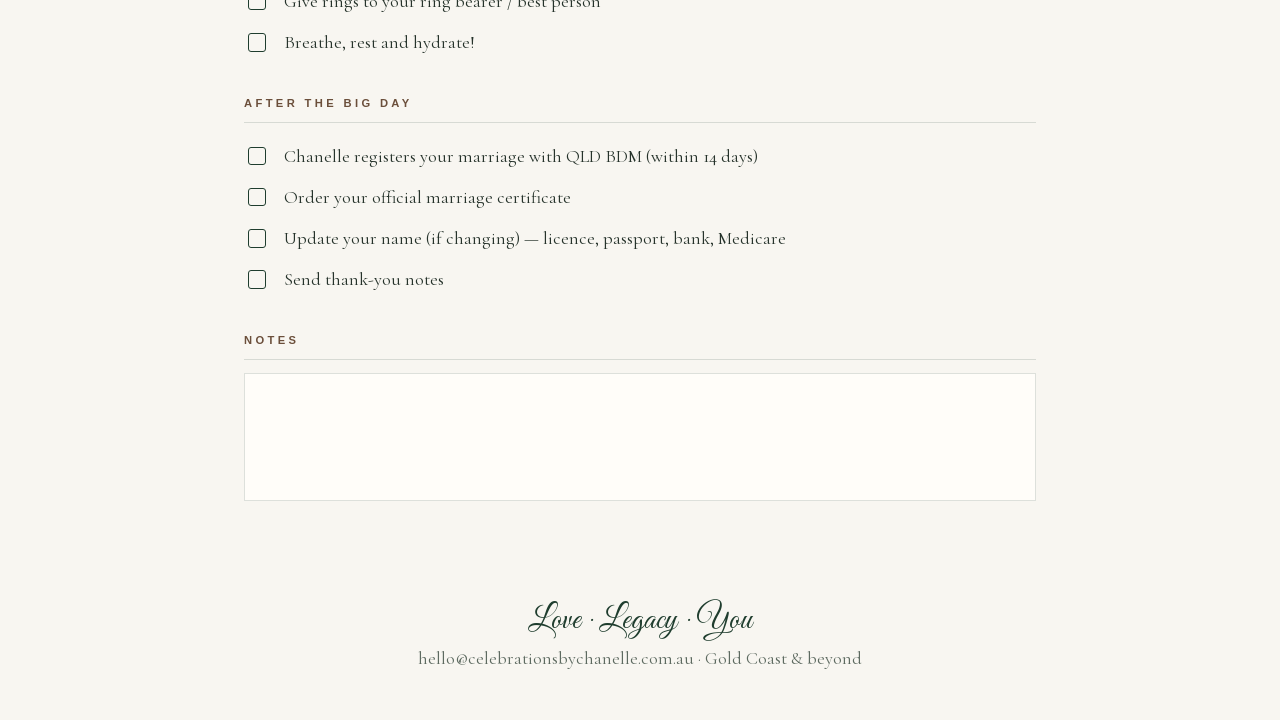
==== commit 37191be3: "Refactor for performance and code quality; remove emoji Performance (first load: 19 requests / 1.14 " ====
--- a/resources/planning-checklist.html
+++ b/resources/planning-checklist.html
@@ -28,7 +28,7 @@
       <ul>
         <li><label><input type="checkbox"><span>Set your budget and rough guest numbers</span></label></li>
         <li><label><input type="checkbox"><span>Choose your date and book your venue</span></label></li>
-        <li><label><input type="checkbox"><span>Book your celebrant (hi! 👋)</span></label></li>
+        <li><label><input type="checkbox"><span>Book your celebrant (hi!)</span></label></li>
         <li><label><input type="checkbox"><span>Lodge your Notice of Intended Marriage (no earlier than 18 months before)</span></label></li>
         <li><label><input type="checkbox"><span>Book photographer, videographer and any key suppliers</span></label></li>
       </ul>
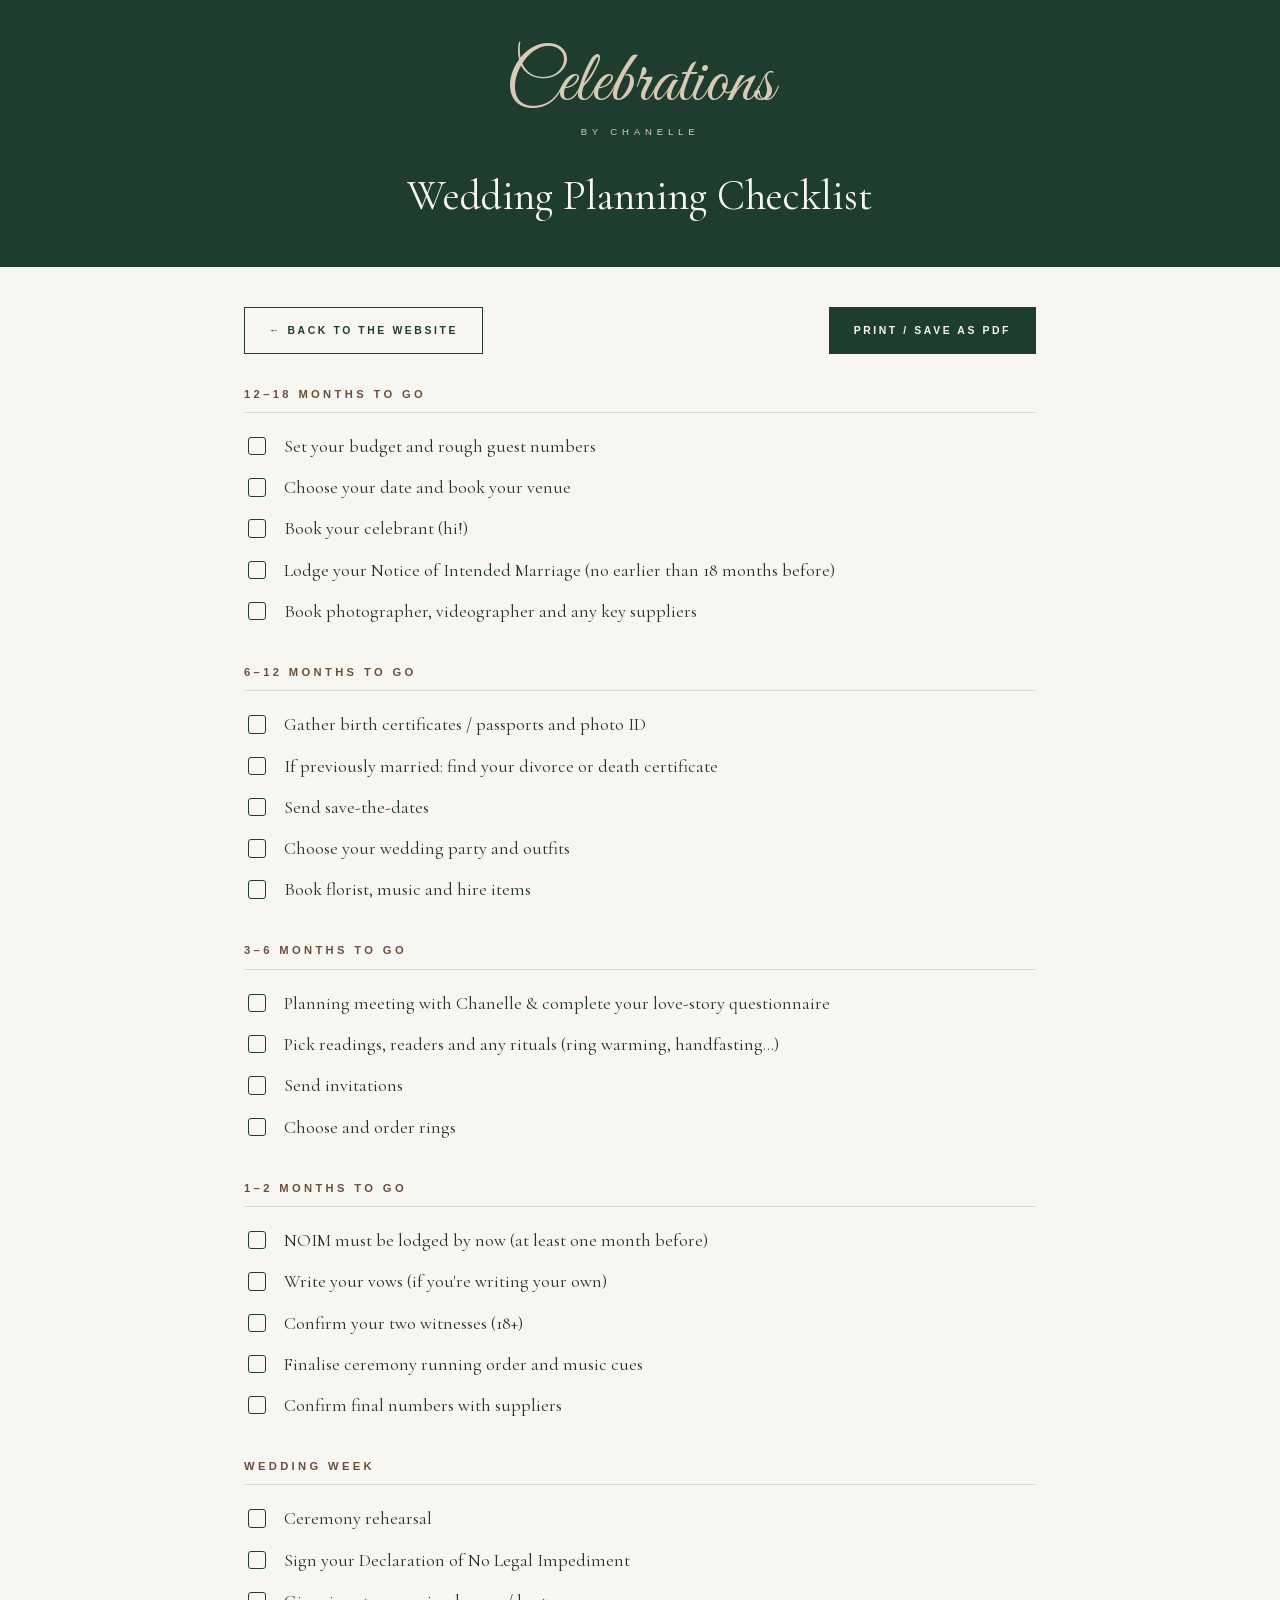
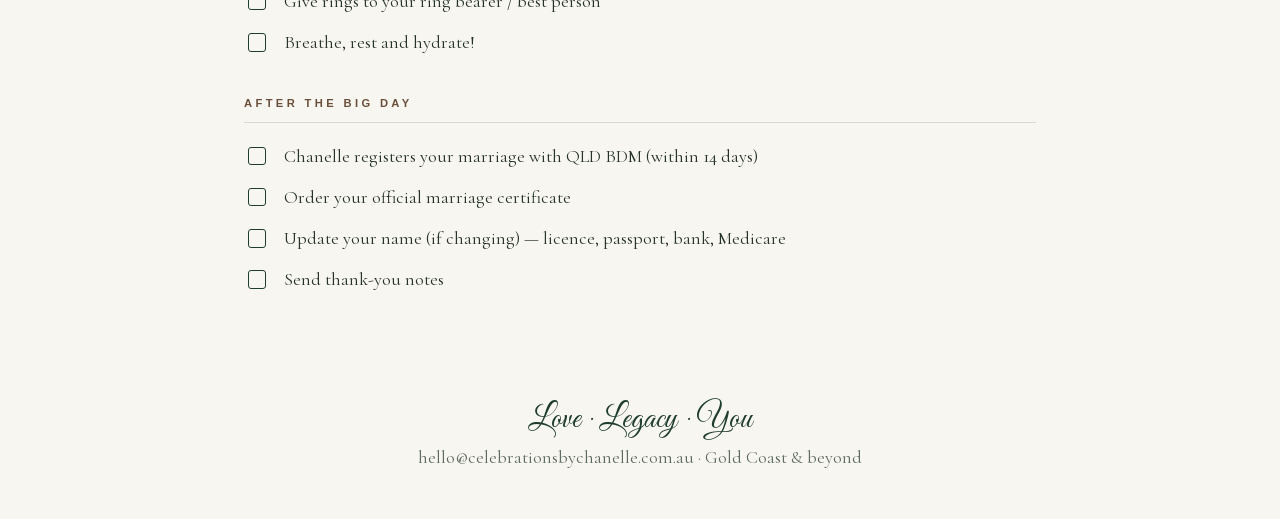
==== commit 7b69048f: "Make the hero a full-screen centred title and remove checklist notes Remove the hero photo, its veil" ====
--- a/resources/planning-checklist.html
+++ b/resources/planning-checklist.html
@@ -85,11 +85,6 @@
         <li><label><input type="checkbox"><span>Send thank-you notes</span></label></li>
       </ul>
     </section>
-
-    <section>
-      <h2>Notes</h2>
-      <div class="notes"></div>
-    </section>
   </main>
   <footer>
     <span class="script">Love · Legacy · You</span>
--- a/resources/checklist.css
+++ b/resources/checklist.css
@@ -19,7 +19,6 @@
 input[type="checkbox"]:checked { background: var(--green); }
 input[type="checkbox"]:checked::after { content: ''; width: .35rem; height: .6rem; border: solid var(--sand); border-width: 0 2px 2px 0; transform: rotate(45deg) translate(-1px, -1px); }
 input:checked + span { color: var(--muted); text-decoration: line-through; text-decoration-color: var(--sand); }
-.notes { border: 1px solid var(--line); min-height: 8rem; padding: 1rem; background: #fffdf9; }
 footer { text-align: center; color: var(--muted); padding-bottom: 3rem; }
 footer .script { font-size: 2rem; color: var(--green); display: block; }
 @media print {
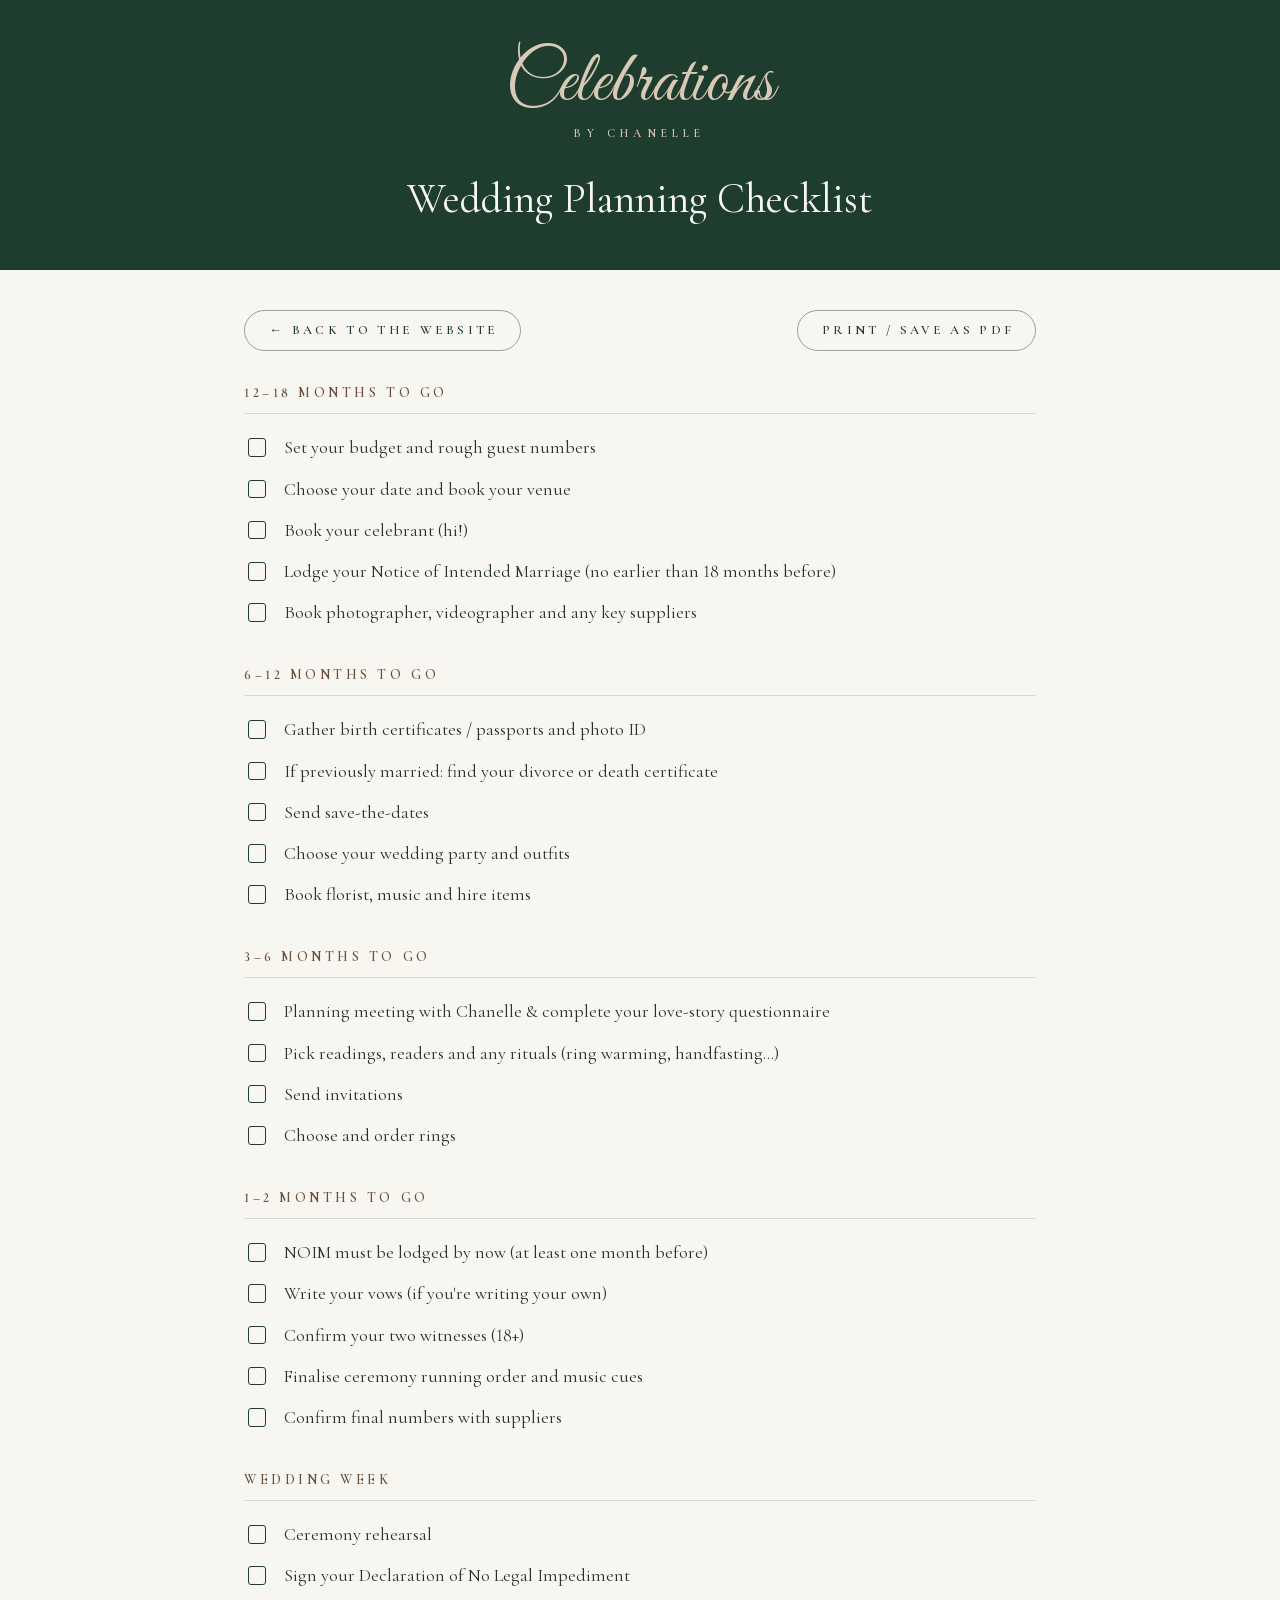
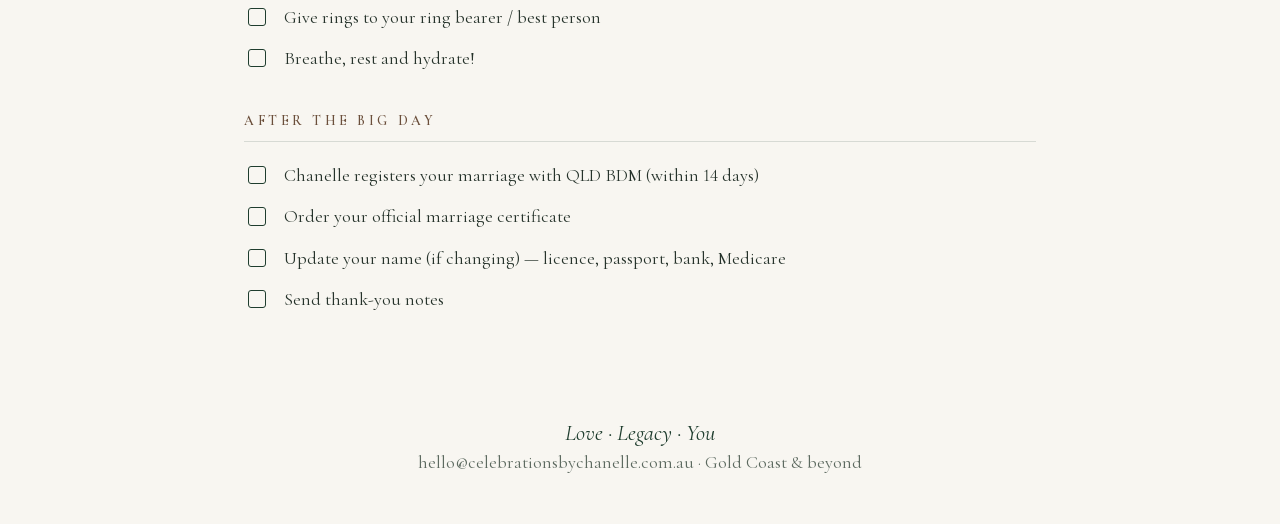
==== commit 659783f4: "Use one font and one button style site-wide; remove hero sprigs - Cormorant Garamond everywhere exce" ====
--- a/resources/planning-checklist.html
+++ b/resources/planning-checklist.html
@@ -87,7 +87,7 @@
     </section>
   </main>
   <footer>
-    <span class="script">Love · Legacy · You</span>
+    <span class="tag">Love · Legacy · You</span>
     hello@celebrationsbychanelle.com.au · Gold Coast &amp; beyond
   </footer>
   <script src="checklist.js" defer></script>
--- a/fonts.css
+++ b/fonts.css
@@ -188,84 +188,3 @@
   src: url(fonts/greatvibes-normal-latin-8.woff2) format('woff2');
   unicode-range: U+0000-00FF, U+0131, U+0152-0153, U+02BB-02BC, U+02C6, U+02DA, U+02DC, U+0304, U+0308, U+0329, U+2000-206F, U+20AC, U+2122, U+2191, U+2193, U+2212, U+2215, U+FEFF, U+FFFD;
 }
-/* vietnamese */
-@font-face {
-  font-family: 'Montserrat';
-  font-style: normal;
-  font-weight: 400;
-  font-display: swap;
-  src: url(fonts/montserrat-normal-vietnamese-9.woff2) format('woff2');
-  unicode-range: U+0102-0103, U+0110-0111, U+0128-0129, U+0168-0169, U+01A0-01A1, U+01AF-01B0, U+0300-0301, U+0303-0304, U+0308-0309, U+0323, U+0329, U+1EA0-1EF9, U+20AB;
-}
-/* latin-ext */
-@font-face {
-  font-family: 'Montserrat';
-  font-style: normal;
-  font-weight: 400;
-  font-display: swap;
-  src: url(fonts/montserrat-normal-latin-ext-10.woff2) format('woff2');
-  unicode-range: U+0100-02BA, U+02BD-02C5, U+02C7-02CC, U+02CE-02D7, U+02DD-02FF, U+0304, U+0308, U+0329, U+1D00-1DBF, U+1E00-1E9F, U+1EF2-1EFF, U+2020, U+20A0-20AB, U+20AD-20C4, U+2113, U+2C60-2C7F, U+A720-A7FF;
-}
-/* latin */
-@font-face {
-  font-family: 'Montserrat';
-  font-style: normal;
-  font-weight: 400;
-  font-display: swap;
-  src: url(fonts/montserrat-normal-latin-11.woff2) format('woff2');
-  unicode-range: U+0000-00FF, U+0131, U+0152-0153, U+02BB-02BC, U+02C6, U+02DA, U+02DC, U+0304, U+0308, U+0329, U+2000-206F, U+20AC, U+2122, U+2191, U+2193, U+2212, U+2215, U+FEFF, U+FFFD;
-}
-/* vietnamese */
-@font-face {
-  font-family: 'Montserrat';
-  font-style: normal;
-  font-weight: 500;
-  font-display: swap;
-  src: url(fonts/montserrat-normal-vietnamese-9.woff2) format('woff2');
-  unicode-range: U+0102-0103, U+0110-0111, U+0128-0129, U+0168-0169, U+01A0-01A1, U+01AF-01B0, U+0300-0301, U+0303-0304, U+0308-0309, U+0323, U+0329, U+1EA0-1EF9, U+20AB;
-}
-/* latin-ext */
-@font-face {
-  font-family: 'Montserrat';
-  font-style: normal;
-  font-weight: 500;
-  font-display: swap;
-  src: url(fonts/montserrat-normal-latin-ext-10.woff2) format('woff2');
-  unicode-range: U+0100-02BA, U+02BD-02C5, U+02C7-02CC, U+02CE-02D7, U+02DD-02FF, U+0304, U+0308, U+0329, U+1D00-1DBF, U+1E00-1E9F, U+1EF2-1EFF, U+2020, U+20A0-20AB, U+20AD-20C4, U+2113, U+2C60-2C7F, U+A720-A7FF;
-}
-/* latin */
-@font-face {
-  font-family: 'Montserrat';
-  font-style: normal;
-  font-weight: 500;
-  font-display: swap;
-  src: url(fonts/montserrat-normal-latin-11.woff2) format('woff2');
-  unicode-range: U+0000-00FF, U+0131, U+0152-0153, U+02BB-02BC, U+02C6, U+02DA, U+02DC, U+0304, U+0308, U+0329, U+2000-206F, U+20AC, U+2122, U+2191, U+2193, U+2212, U+2215, U+FEFF, U+FFFD;
-}
-/* vietnamese */
-@font-face {
-  font-family: 'Montserrat';
-  font-style: normal;
-  font-weight: 600;
-  font-display: swap;
-  src: url(fonts/montserrat-normal-vietnamese-9.woff2) format('woff2');
-  unicode-range: U+0102-0103, U+0110-0111, U+0128-0129, U+0168-0169, U+01A0-01A1, U+01AF-01B0, U+0300-0301, U+0303-0304, U+0308-0309, U+0323, U+0329, U+1EA0-1EF9, U+20AB;
-}
-/* latin-ext */
-@font-face {
-  font-family: 'Montserrat';
-  font-style: normal;
-  font-weight: 600;
-  font-display: swap;
-  src: url(fonts/montserrat-normal-latin-ext-10.woff2) format('woff2');
-  unicode-range: U+0100-02BA, U+02BD-02C5, U+02C7-02CC, U+02CE-02D7, U+02DD-02FF, U+0304, U+0308, U+0329, U+1D00-1DBF, U+1E00-1E9F, U+1EF2-1EFF, U+2020, U+20A0-20AB, U+20AD-20C4, U+2113, U+2C60-2C7F, U+A720-A7FF;
-}
-/* latin */
-@font-face {
-  font-family: 'Montserrat';
-  font-style: normal;
-  font-weight: 600;
-  font-display: swap;
-  src: url(fonts/montserrat-normal-latin-11.woff2) format('woff2');
-  unicode-range: U+0000-00FF, U+0131, U+0152-0153, U+02BB-02BC, U+02C6, U+02DA, U+02DC, U+0304, U+0308, U+0329, U+2000-206F, U+20AC, U+2122, U+2191, U+2193, U+2212, U+2215, U+FEFF, U+FFFD;
-}
--- a/resources/checklist.css
+++ b/resources/checklist.css
@@ -1,18 +1,19 @@
 /* Planning checklist page */
 :root { --green: #1F3D2E; --sand: #D9C9B7; --brown: #6B4F3B; --cream: #F8F6F1; --muted: #5D6A60; --line: rgba(31, 61, 46, .15); }
 * { box-sizing: border-box; }
-body { margin: 0; font-family: 'Cormorant Garamond', Georgia, serif; font-size: 1.12rem; line-height: 1.5; color: #26332B; background: var(--cream); }
+body { margin: 0; font-family: 'Cormorant Garamond', Georgia, serif; font-size: 1.12rem; line-height: 1.5; font-variant-numeric: lining-nums; color: #26332B; background: var(--cream); }
 header { background: var(--green); color: var(--sand); text-align: center; padding: 3rem 1.25rem 2.5rem; }
 .script { font-family: 'Great Vibes', cursive; font-weight: 400; }
 header .script { font-size: clamp(3rem, 9vw, 4.5rem); line-height: 1; margin: 0; }
-.sub { font-family: 'Montserrat', sans-serif; font-size: .6rem; letter-spacing: .5em; text-transform: uppercase; margin: .3rem 0 1.6rem; }
+.sub { font-size: .72rem; font-weight: 600; letter-spacing: .45em; text-transform: uppercase; margin: .3rem 0 1.6rem; }
 h1 { font-weight: 400; font-size: clamp(1.8rem, 5vw, 2.6rem); margin: 0; color: var(--cream); }
 main { max-width: 52rem; margin: 0 auto; padding: 2.5rem 1.25rem 4rem; }
 .actions { display: flex; justify-content: space-between; gap: 1rem; flex-wrap: wrap; margin-bottom: 2rem; }
-.actions a, .actions button { font-family: 'Montserrat', sans-serif; font-size: .65rem; font-weight: 600; letter-spacing: .25em; text-transform: uppercase; padding: .9rem 1.5rem; border: 1px solid var(--green); background: none; color: var(--green); text-decoration: none; cursor: pointer; }
-.actions button { background: var(--green); color: var(--cream); }
+/* Same outlined pill as the site's buttons */
+.actions a, .actions button { font: 600 .8rem/1.2 'Cormorant Garamond', Georgia, serif; letter-spacing: .26em; text-transform: uppercase; padding: .75rem 1.3rem .75rem calc(1.3rem + .26em); border: 1px solid rgba(31, 61, 46, .45); border-radius: 99px; background: none; color: var(--green); text-decoration: none; cursor: pointer; transition: background-color .4s, color .4s, border-color .4s; }
+.actions a:hover, .actions button:hover { background: var(--green); color: var(--cream); border-color: var(--green); }
 section { break-inside: avoid; margin-bottom: 2rem; }
-h2 { font-family: 'Montserrat', sans-serif; font-size: .7rem; font-weight: 600; letter-spacing: .3em; text-transform: uppercase; color: var(--brown); border-bottom: 1px solid var(--line); padding-bottom: .6rem; margin: 0 0 .8rem; }
+h2 { font-size: .85rem; font-weight: 600; letter-spacing: .26em; text-transform: uppercase; color: var(--brown); border-bottom: 1px solid var(--line); padding-bottom: .6rem; margin: 0 0 .8rem; }
 ul { list-style: none; padding: 0; margin: 0; }
 li label { display: flex; gap: .9rem; align-items: flex-start; padding: .45rem 0; cursor: pointer; }
 input[type="checkbox"] { appearance: none; -webkit-appearance: none; flex-shrink: 0; width: 1.15rem; height: 1.15rem; margin-top: .25rem; border: 1px solid var(--green); border-radius: 3px; display: grid; place-items: center; cursor: pointer; }
@@ -20,7 +21,7 @@
 input[type="checkbox"]:checked::after { content: ''; width: .35rem; height: .6rem; border: solid var(--sand); border-width: 0 2px 2px 0; transform: rotate(45deg) translate(-1px, -1px); }
 input:checked + span { color: var(--muted); text-decoration: line-through; text-decoration-color: var(--sand); }
 footer { text-align: center; color: var(--muted); padding-bottom: 3rem; }
-footer .script { font-size: 2rem; color: var(--green); display: block; }
+footer .tag { font-size: 1.4rem; font-style: italic; color: var(--green); display: block; }
 @media print {
   body { background: #fff; font-size: 11pt; }
   header { padding: 1.5rem; -webkit-print-color-adjust: exact; print-color-adjust: exact; }
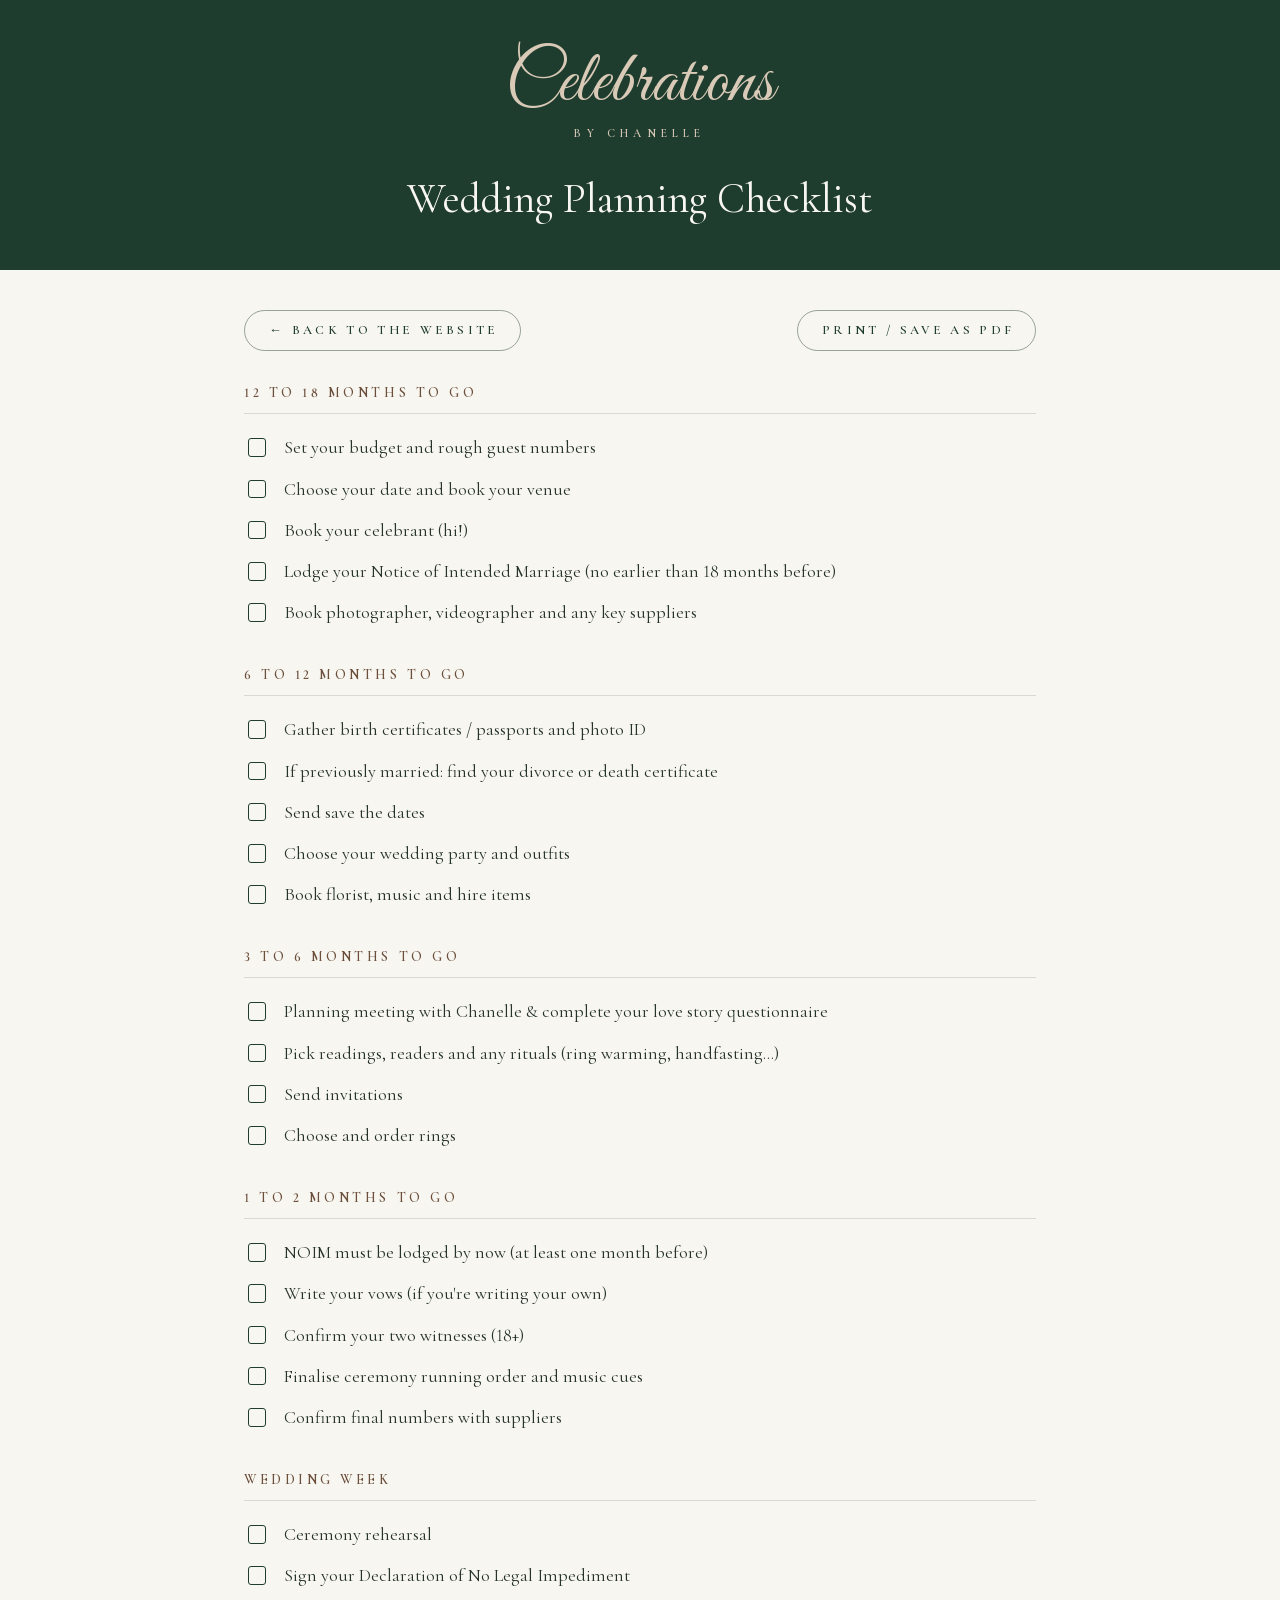
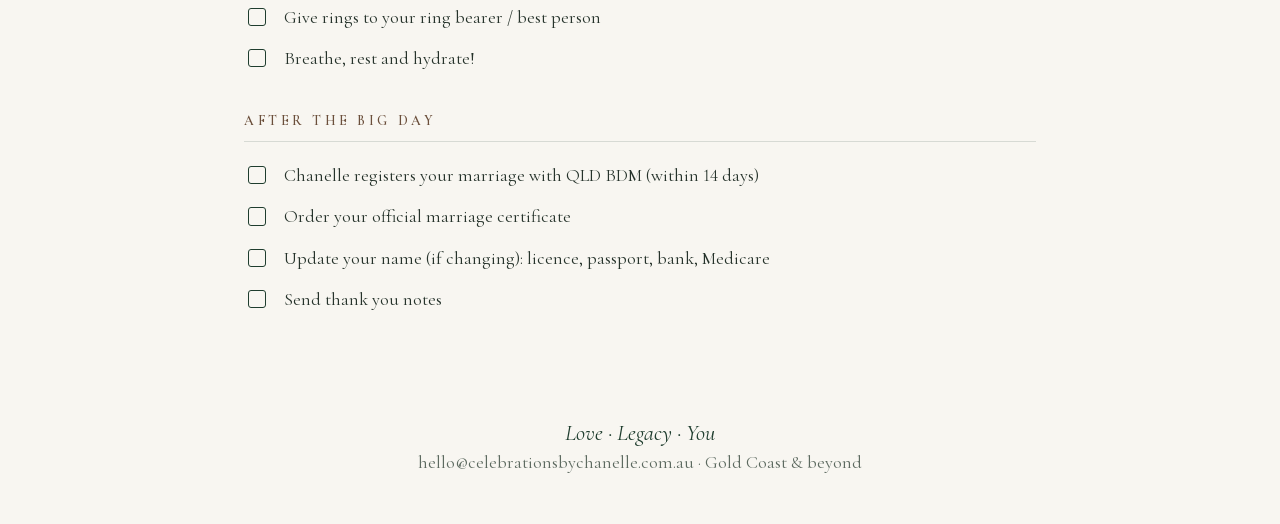
==== commit 3af8cf13: "Remove dashes from visible text and numbers from the menu - Reword every hyphen, en dash and em dash" ====
--- a/resources/planning-checklist.html
+++ b/resources/planning-checklist.html
@@ -24,7 +24,7 @@
     </div>
 
     <section>
-      <h2>12–18 months to go</h2>
+      <h2>12 to 18 months to go</h2>
       <ul>
         <li><label><input type="checkbox"><span>Set your budget and rough guest numbers</span></label></li>
         <li><label><input type="checkbox"><span>Choose your date and book your venue</span></label></li>
@@ -35,20 +35,20 @@
     </section>
 
     <section>
-      <h2>6–12 months to go</h2>
+      <h2>6 to 12 months to go</h2>
       <ul>
         <li><label><input type="checkbox"><span>Gather birth certificates / passports and photo ID</span></label></li>
         <li><label><input type="checkbox"><span>If previously married: find your divorce or death certificate</span></label></li>
-        <li><label><input type="checkbox"><span>Send save-the-dates</span></label></li>
+        <li><label><input type="checkbox"><span>Send save the dates</span></label></li>
         <li><label><input type="checkbox"><span>Choose your wedding party and outfits</span></label></li>
         <li><label><input type="checkbox"><span>Book florist, music and hire items</span></label></li>
       </ul>
     </section>
 
     <section>
-      <h2>3–6 months to go</h2>
+      <h2>3 to 6 months to go</h2>
       <ul>
-        <li><label><input type="checkbox"><span>Planning meeting with Chanelle &amp; complete your love-story questionnaire</span></label></li>
+        <li><label><input type="checkbox"><span>Planning meeting with Chanelle &amp; complete your love story questionnaire</span></label></li>
         <li><label><input type="checkbox"><span>Pick readings, readers and any rituals (ring warming, handfasting…)</span></label></li>
         <li><label><input type="checkbox"><span>Send invitations</span></label></li>
         <li><label><input type="checkbox"><span>Choose and order rings</span></label></li>
@@ -56,7 +56,7 @@
     </section>
 
     <section>
-      <h2>1–2 months to go</h2>
+      <h2>1 to 2 months to go</h2>
       <ul>
         <li><label><input type="checkbox"><span>NOIM must be lodged by now (at least one month before)</span></label></li>
         <li><label><input type="checkbox"><span>Write your vows (if you're writing your own)</span></label></li>
@@ -81,8 +81,8 @@
       <ul>
         <li><label><input type="checkbox"><span>Chanelle registers your marriage with QLD BDM (within 14 days)</span></label></li>
         <li><label><input type="checkbox"><span>Order your official marriage certificate</span></label></li>
-        <li><label><input type="checkbox"><span>Update your name (if changing) — licence, passport, bank, Medicare</span></label></li>
-        <li><label><input type="checkbox"><span>Send thank-you notes</span></label></li>
+        <li><label><input type="checkbox"><span>Update your name (if changing): licence, passport, bank, Medicare</span></label></li>
+        <li><label><input type="checkbox"><span>Send thank you notes</span></label></li>
       </ul>
     </section>
   </main>
